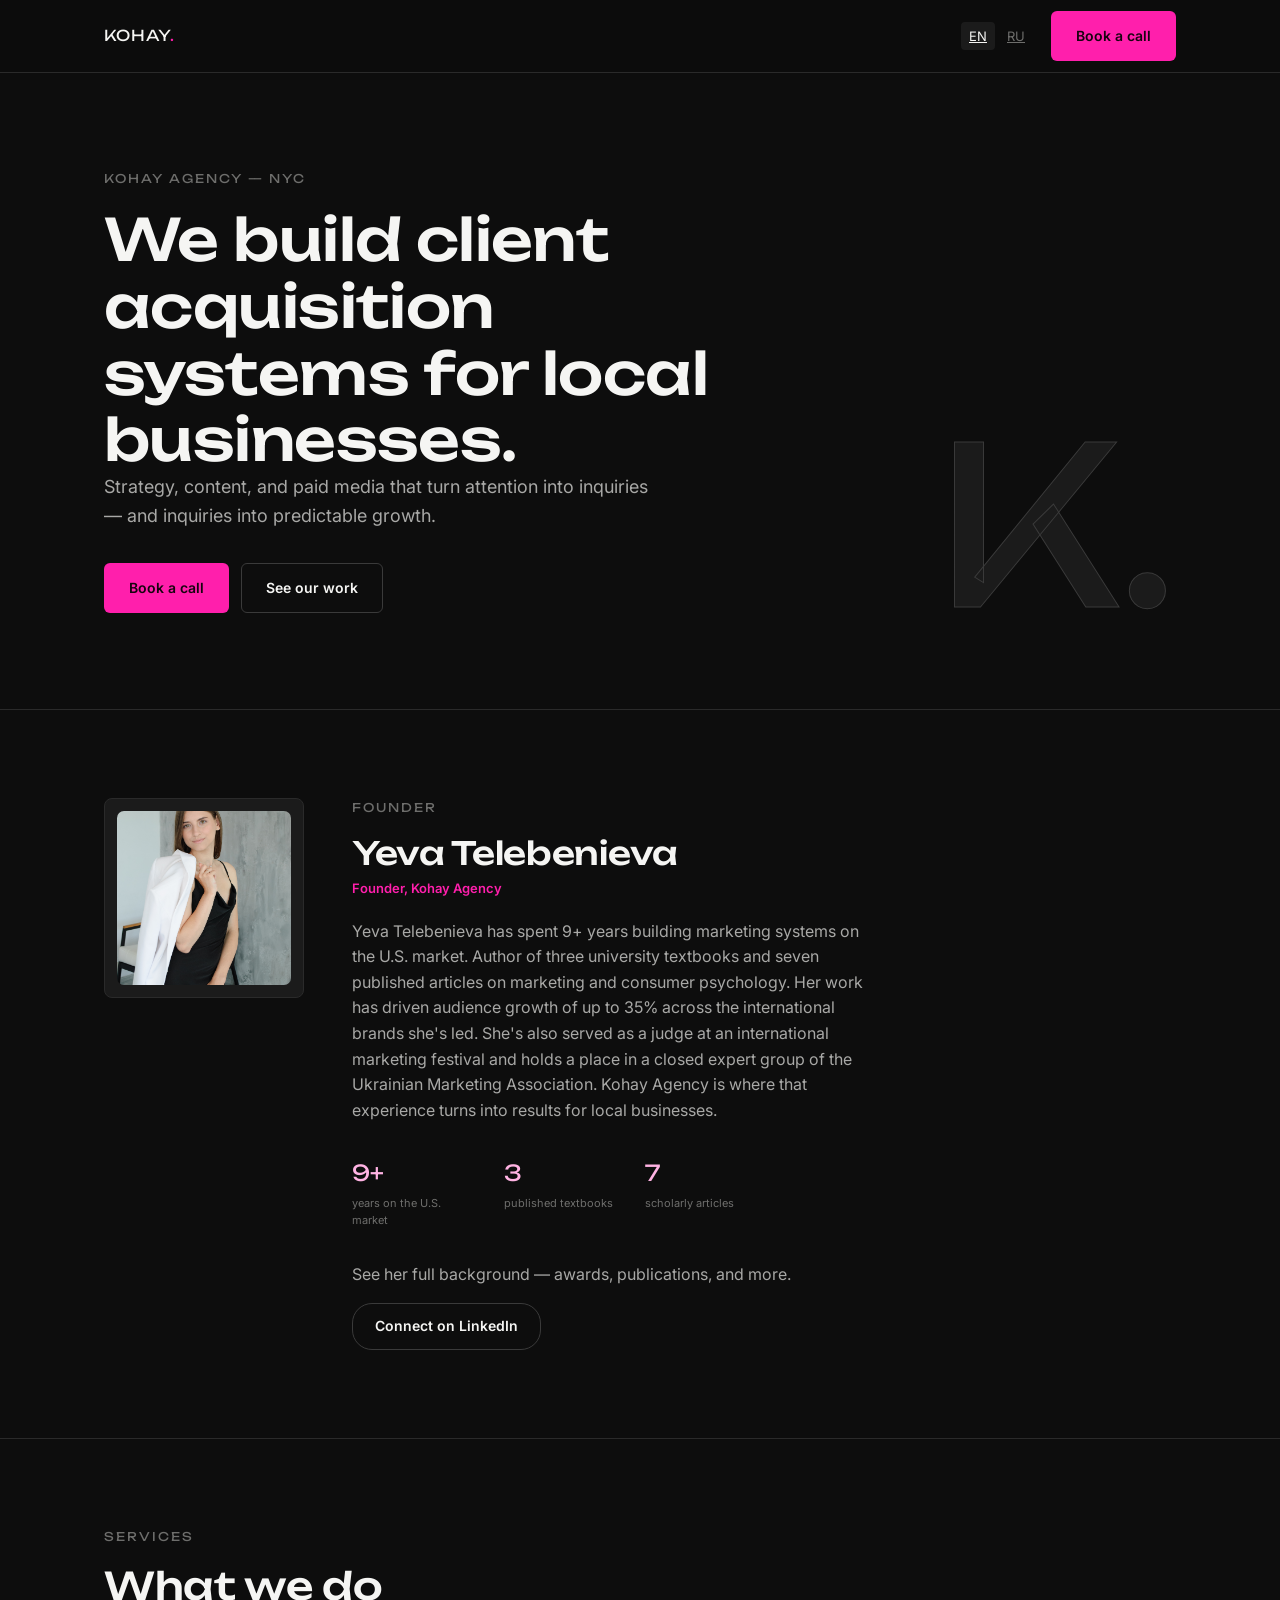
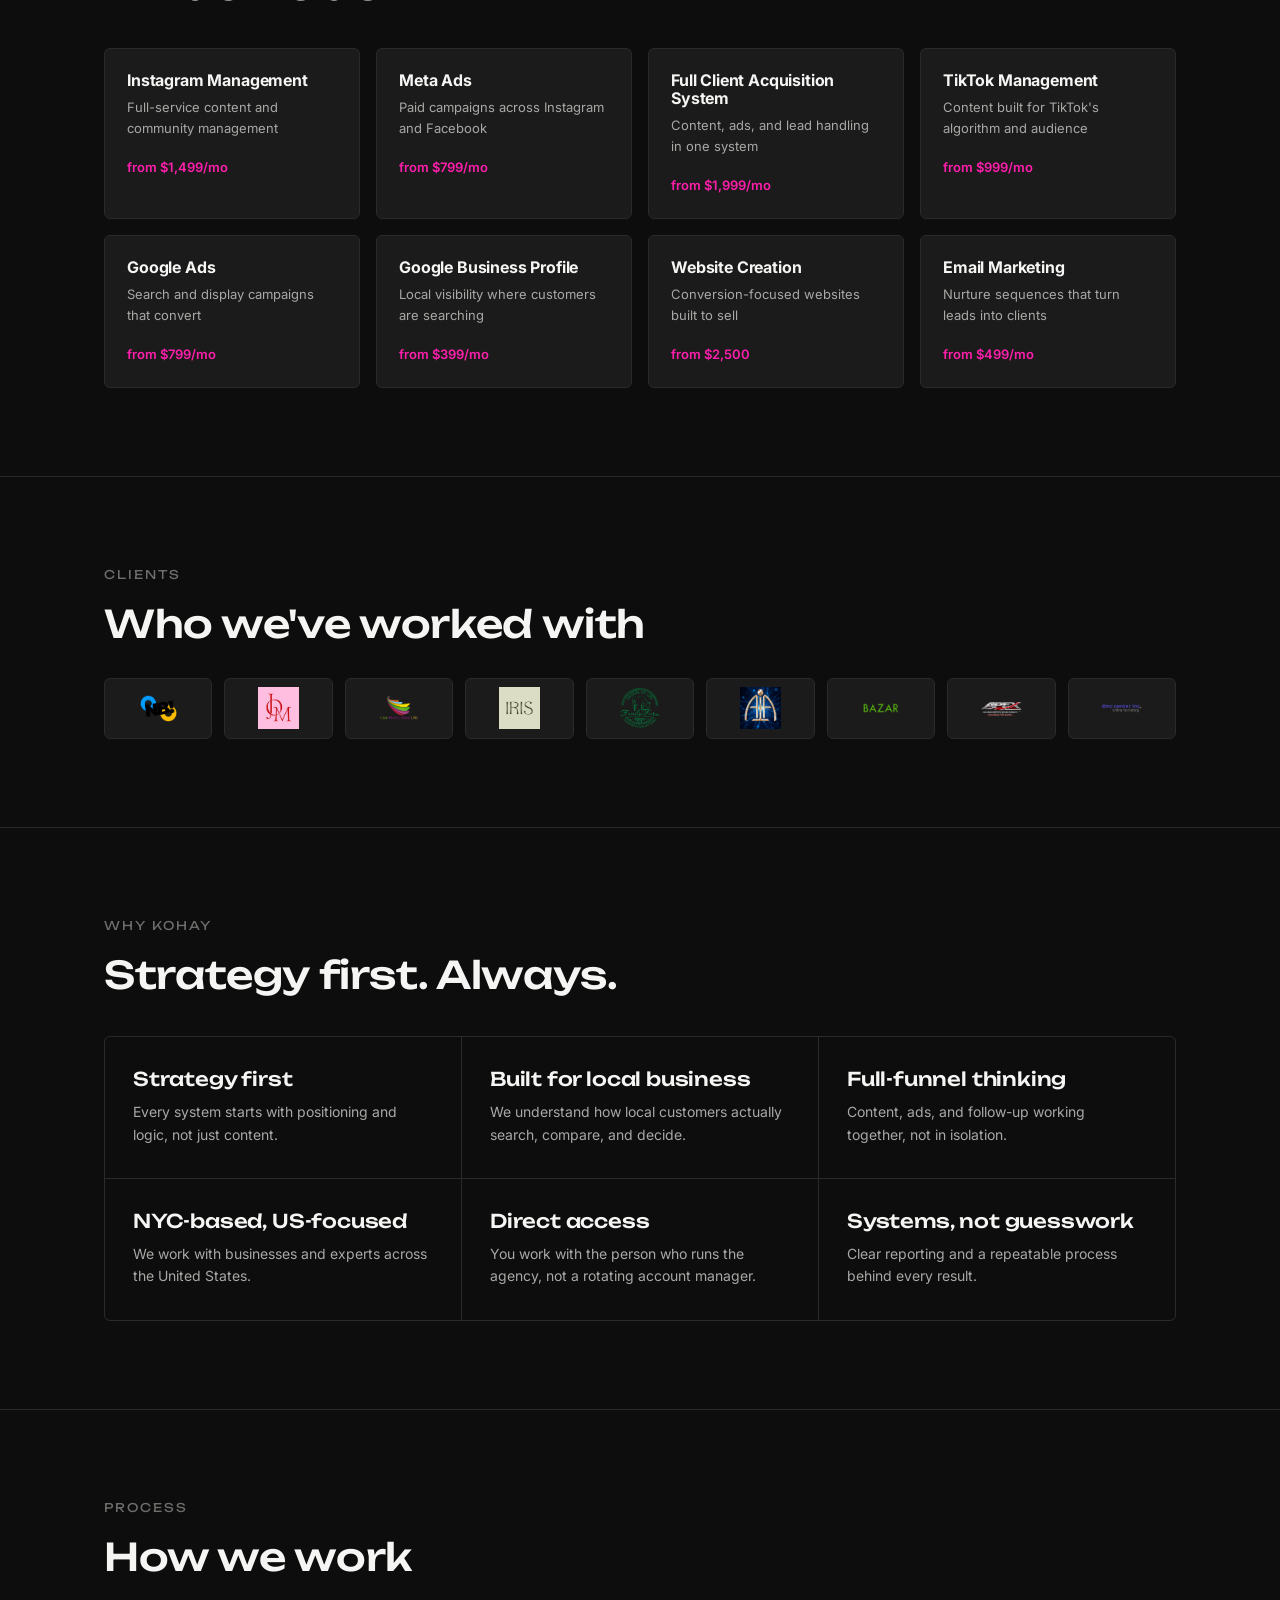
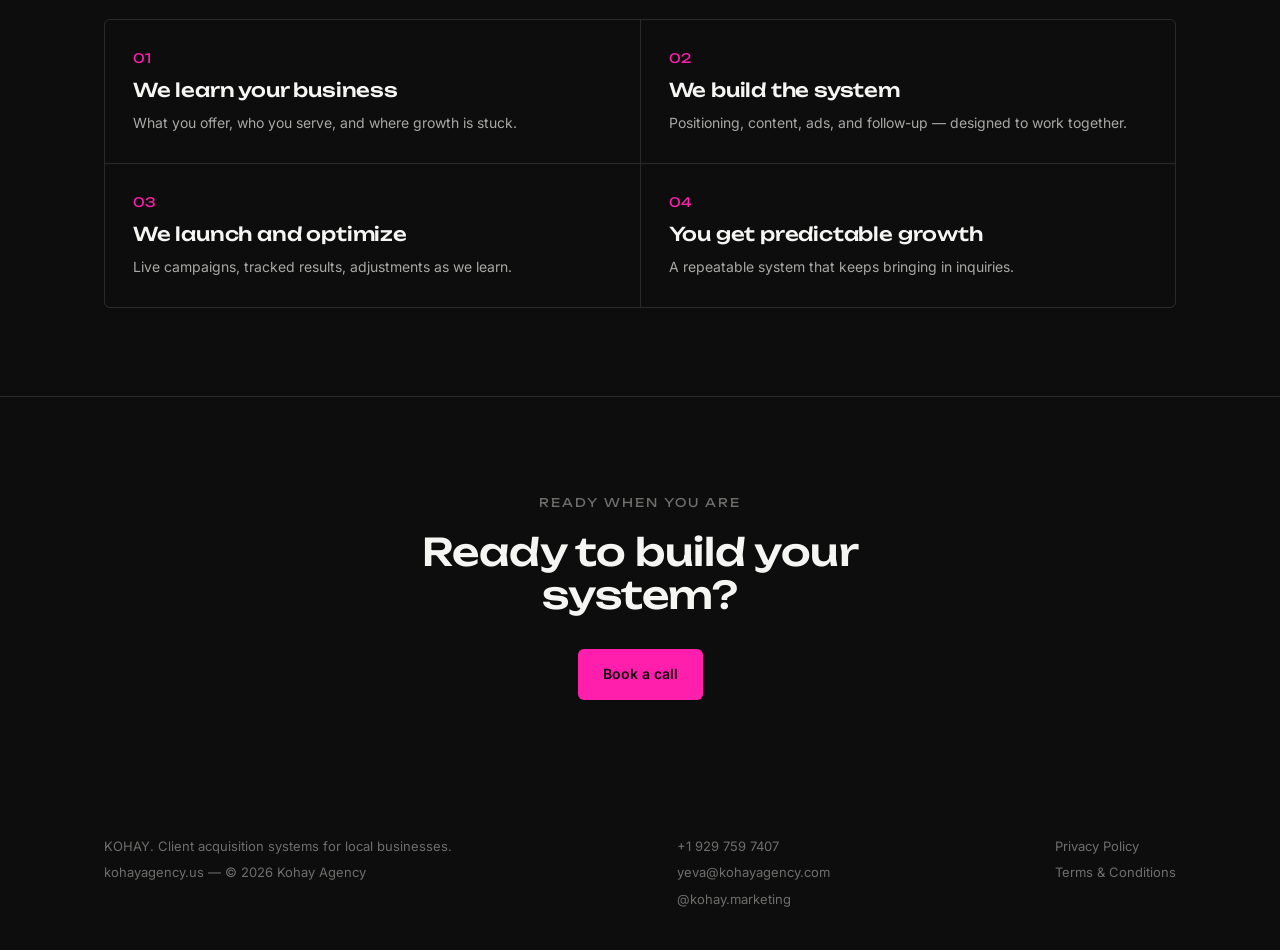
==== index.html @ 947f58ce "Wire up founder photo and client logos on the homepage (EN + RU) - Founder section: replace the gray" ====
<!DOCTYPE html>
<html lang="en">
<head>
<meta charset="UTF-8">
<meta name="viewport" content="width=device-width, initial-scale=1.0">
<title>Kohay Agency — Client Acquisition Systems for Local Businesses</title>
<meta name="description" content="Kohay Agency builds client acquisition systems for local businesses — strategy, content, and paid media that turn attention into inquiries, and inquiries into predictable growth.">
<link rel="preconnect" href="https://fonts.googleapis.com">
<link rel="preconnect" href="https://fonts.gstatic.com" crossorigin>
<link href="https://fonts.googleapis.com/css2?family=Unbounded:wght@500;600&family=Inter:wght@400;500;600&display=swap" rel="stylesheet">
<link rel="stylesheet" href="/reels/styles.css?v=2">
</head>
<body>

<header class="site-header">
  <div class="wrap">
    <a href="/" class="logo logo-link">KOHAY<span>.</span></a>
    <div class="header-actions">
      <div class="lang-switch">
        <a href="/" class="active">EN</a>
        <a href="/ru/">RU</a>
      </div>
      <a href="https://calendar.google.com/calendar/u/0/appointments/schedules/AcZssZ2_kLyZ_7YElX9A-YzKxZx4RZRjm3aX7bDRUkdUEPXenTwzl4cahBBLtP4mIFWXRZgPcGTV3XHw" class="btn btn-primary" target="_blank" rel="noopener">Book a call</a>
    </div>
  </div>
</header>

<section class="hero">
  <div class="wrap hero-grid">
    <div>
      <div class="eyebrow">Kohay Agency — NYC</div>
      <h1>We build client acquisition systems for local businesses.</h1>
      <p class="lede">Strategy, content, and paid media that turn attention into inquiries — and inquiries into predictable growth.</p>
      <div class="btn-row">
        <a href="https://calendar.google.com/calendar/u/0/appointments/schedules/AcZssZ2_kLyZ_7YElX9A-YzKxZx4RZRjm3aX7bDRUkdUEPXenTwzl4cahBBLtP4mIFWXRZgPcGTV3XHw" class="btn btn-primary" target="_blank" rel="noopener">Book a call</a>
        <a href="#clients" class="btn btn-ghost">See our work</a>
      </div>
    </div>
    <div class="hero-mark" aria-hidden="true">K.</div>
  </div>
</section>

<section id="founder">
  <div class="wrap founder-grid">
    <div class="founder-photo"><img src="/assets/founder-photo/1.JPEG" alt="Yeva Telebenieva"></div>
    <div>
      <div class="eyebrow">Founder</div>
      <h2 class="founder-name">Yeva Telebenieva</h2>
      <p class="founder-role">Founder, Kohay Agency</p>
      <p class="founder-bio">Yeva Telebenieva has spent 9+ years building marketing systems on the U.S. market. Author of three university textbooks and seven published articles on marketing and consumer psychology. Her work has driven audience growth of up to 35% across the international brands she's led. She's also served as a judge at an international marketing festival and holds a place in a closed expert group of the Ukrainian Marketing Association. Kohay Agency is where that experience turns into results for local businesses.</p>
      <div class="founder-stats">
        <div class="founder-stat">
          <div class="founder-stat-num">9+</div>
          <div class="founder-stat-label">years on the U.S. market</div>
        </div>
        <div class="founder-stat">
          <div class="founder-stat-num">3</div>
          <div class="founder-stat-label">published textbooks</div>
        </div>
        <div class="founder-stat">
          <div class="founder-stat-num">7</div>
          <div class="founder-stat-label">scholarly articles</div>
        </div>
      </div>
      <p class="founder-more">See her full background — awards, publications, and more.</p>
      <a href="https://www.linkedin.com/in/yeva-telebenieva/" class="founder-linkedin" target="_blank" rel="noopener">Connect on LinkedIn</a>
    </div>
  </div>
</section>

<section id="services">
  <div class="wrap">
    <div class="eyebrow">Services</div>
    <h2>What we do</h2>
    <div class="services-grid">
      <div class="service-card">
        <h3>Instagram Management</h3>
        <p>Full-service content and community management</p>
        <div class="service-price">from $1,499/mo</div>
      </div>
      <div class="service-card">
        <h3>Meta Ads</h3>
        <p>Paid campaigns across Instagram and Facebook</p>
        <div class="service-price">from $799/mo</div>
      </div>
      <div class="service-card">
        <h3>Full Client Acquisition System</h3>
        <p>Content, ads, and lead handling in one system</p>
        <div class="service-price">from $1,999/mo</div>
      </div>
      <div class="service-card">
        <h3>TikTok Management</h3>
        <p>Content built for TikTok's algorithm and audience</p>
        <div class="service-price">from $999/mo</div>
      </div>
      <div class="service-card">
        <h3>Google Ads</h3>
        <p>Search and display campaigns that convert</p>
        <div class="service-price">from $799/mo</div>
      </div>
      <div class="service-card">
        <h3>Google Business Profile</h3>
        <p>Local visibility where customers are searching</p>
        <div class="service-price">from $399/mo</div>
      </div>
      <div class="service-card">
        <h3>Website Creation</h3>
        <p>Conversion-focused websites built to sell</p>
        <div class="service-price">from $2,500</div>
      </div>
      <div class="service-card">
        <h3>Email Marketing</h3>
        <p>Nurture sequences that turn leads into clients</p>
        <div class="service-price">from $499/mo</div>
      </div>
    </div>
  </div>
</section>

<section id="clients">
  <div class="wrap">
    <div class="eyebrow">Clients</div>
    <h2>Who we've worked with</h2>
    <div class="clients-row">
      <div class="client-logo"><img src="/assets/client-logos/1.png" alt="Client logo"></div>
      <div class="client-logo"><img src="/assets/client-logos/2.png" alt="Client logo"></div>
      <div class="client-logo"><img src="/assets/client-logos/3.png" alt="Client logo"></div>
      <div class="client-logo"><img src="/assets/client-logos/4.png" alt="Client logo"></div>
      <div class="client-logo"><img src="/assets/client-logos/5.png" alt="Client logo"></div>
      <div class="client-logo"><img src="/assets/client-logos/6.png" alt="Client logo"></div>
      <div class="client-logo"><img src="/assets/client-logos/7.png" alt="Client logo"></div>
      <div class="client-logo"><img src="/assets/client-logos/8.png" alt="Client logo"></div>
      <div class="client-logo"><img src="/assets/client-logos/9.png" alt="Client logo"></div>
    </div>
  </div>
</section>

<section>
  <div class="wrap">
    <div class="eyebrow">Why Kohay</div>
    <h2>Strategy first. Always.</h2>
    <div class="why-grid">
      <div class="why-item">
        <h3>Strategy first</h3>
        <p>Every system starts with positioning and logic, not just content.</p>
      </div>
      <div class="why-item">
        <h3>Built for local business</h3>
        <p>We understand how local customers actually search, compare, and decide.</p>
      </div>
      <div class="why-item">
        <h3>Full-funnel thinking</h3>
        <p>Content, ads, and follow-up working together, not in isolation.</p>
      </div>
      <div class="why-item">
        <h3>NYC-based, US-focused</h3>
        <p>We work with businesses and experts across the United States.</p>
      </div>
      <div class="why-item">
        <h3>Direct access</h3>
        <p>You work with the person who runs the agency, not a rotating account manager.</p>
      </div>
      <div class="why-item">
        <h3>Systems, not guesswork</h3>
        <p>Clear reporting and a repeatable process behind every result.</p>
      </div>
    </div>
  </div>
</section>

<section>
  <div class="wrap">
    <div class="eyebrow">Process</div>
    <h2>How we work</h2>
    <div class="steps">
      <div class="step">
        <div class="step-num">01</div>
        <h3>We learn your business</h3>
        <p>What you offer, who you serve, and where growth is stuck.</p>
      </div>
      <div class="step">
        <div class="step-num">02</div>
        <h3>We build the system</h3>
        <p>Positioning, content, ads, and follow-up — designed to work together.</p>
      </div>
      <div class="step">
        <div class="step-num">03</div>
        <h3>We launch and optimize</h3>
        <p>Live campaigns, tracked results, adjustments as we learn.</p>
      </div>
      <div class="step">
        <div class="step-num">04</div>
        <h3>You get predictable growth</h3>
        <p>A repeatable system that keeps bringing in inquiries.</p>
      </div>
    </div>
  </div>
</section>

<section class="final-cta">
  <div class="wrap">
    <div class="eyebrow">Ready when you are</div>
    <h2>Ready to build your system?</h2>
    <div class="btn-row">
      <a href="https://calendar.google.com/calendar/u/0/appointments/schedules/AcZssZ2_kLyZ_7YElX9A-YzKxZx4RZRjm3aX7bDRUkdUEPXenTwzl4cahBBLtP4mIFWXRZgPcGTV3XHw" class="btn btn-primary" target="_blank" rel="noopener">Book a call</a>
    </div>
  </div>
</section>

<footer>
  <div class="wrap footer-grid">
    <div class="footer-brand">
      <span>KOHAY. Client acquisition systems for local businesses.</span>
      <span class="footer-copy">kohayagency.us — © 2026 Kohay Agency</span>
    </div>
    <div class="footer-contact">
      <a href="tel:+19297597407">+1 929 759 7407</a>
      <a href="mailto:yeva@kohayagency.com">yeva@kohayagency.com</a>
      <a href="https://www.instagram.com/kohay.marketing/" target="_blank" rel="noopener">@kohay.marketing</a>
    </div>
    <div class="footer-legal">
      <a href="/privacy.html">Privacy Policy</a>
      <a href="/terms.html">Terms &amp; Conditions</a>
    </div>
  </div>
</footer>

</body>
</html>
---- reels/styles.css ----
/* ============================================
   KOHAY — Reels Production Landing
   Boardroom Noir: dark, structural, no gradients
   ============================================ */

:root {
  --bg: #0D0D0D;
  --card: #1B1B1B;
  --card-hover: #212121;
  --border: #2A2A2A;
  --border-strong: #3A3A3A;
  --text: #F5F5F3;
  --text-secondary: #A8A8A6;
  --text-muted: #6E6E6C;
  --accent: #FF1FAC;
  --accent-hover: #FF3FBB;
  --accent-text: #FFB3E3;
  --radius: 6px;
  --max-width: 1120px;
  --font-display: 'Unbounded', sans-serif;
  --font-body: 'Inter', sans-serif;
}

* { box-sizing: border-box; margin: 0; padding: 0; }

html { scroll-behavior: smooth; }

body {
  background: var(--bg);
  color: var(--text);
  font-family: var(--font-body);
  font-size: 16px;
  line-height: 1.6;
  -webkit-font-smoothing: antialiased;
}

img, video { max-width: 100%; display: block; }

a { color: inherit; }

.wrap {
  max-width: var(--max-width);
  margin: 0 auto;
  padding: 0 24px;
}

section {
  padding: 88px 0;
  border-bottom: 1px solid var(--border);
}

section:last-of-type { border-bottom: none; }

.eyebrow {
  font-family: var(--font-display);
  font-size: 12px;
  letter-spacing: 2px;
  text-transform: uppercase;
  color: var(--text-muted);
  margin-bottom: 18px;
}

h1, h2, h3 {
  font-family: var(--font-display);
  font-weight: 500;
  line-height: 1.15;
  letter-spacing: -0.01em;
}

h1 { font-size: clamp(34px, 5.5vw, 58px); }
h2 { font-size: clamp(26px, 3.4vw, 38px); margin-bottom: 16px; }
h3 { font-size: 19px; margin-bottom: 10px; }

p { color: var(--text-secondary); }

.lede {
  font-size: 18px;
  max-width: 560px;
  color: var(--text-secondary);
}

/* Buttons */
.btn {
  display: inline-flex;
  align-items: center;
  gap: 8px;
  font-family: var(--font-body);
  font-weight: 600;
  font-size: 14px;
  padding: 13px 24px;
  border-radius: var(--radius);
  border: 1px solid transparent;
  cursor: pointer;
  text-decoration: none;
  transition: background 0.15s ease, border-color 0.15s ease, color 0.15s ease;
}

.btn-primary {
  background: var(--accent);
  color: #16040F;
}
.btn-primary:hover { background: var(--accent-hover); }

.btn-ghost {
  background: transparent;
  color: var(--text);
  border-color: var(--border-strong);
}
.btn-ghost:hover { border-color: var(--accent); color: var(--accent-text); }

.btn-row {
  display: flex;
  gap: 12px;
  flex-wrap: wrap;
  margin-top: 32px;
}

/* Header */
header.site-header {
  position: sticky;
  top: 0;
  z-index: 50;
  background: rgba(13,13,13,0.9);
  backdrop-filter: blur(8px);
  border-bottom: 1px solid var(--border);
}

.site-header .wrap {
  display: flex;
  align-items: center;
  justify-content: space-between;
  height: 72px;
}

.logo {
  font-family: var(--font-display);
  font-size: 15px;
  letter-spacing: 1px;
  text-transform: uppercase;
}

.logo span { color: var(--accent); }

.header-actions {
  display: flex;
  align-items: center;
  gap: 18px;
}

.lang-switch {
  display: flex;
  gap: 4px;
  font-size: 13px;
  color: var(--text-muted);
}
.lang-switch a { padding: 4px 8px; border-radius: 4px; }
.lang-switch a.active { color: var(--text); background: var(--card); }
.lang-switch a:hover:not(.active) { color: var(--text); }

/* Hero */
.hero {
  padding-top: 96px;
  padding-bottom: 96px;
  border-bottom: 1px solid var(--border);
}

.hero-grid {
  display: grid;
  grid-template-columns: 1.3fr 0.7fr;
  gap: 48px;
  align-items: end;
}

.hero-mark {
  font-family: var(--font-display);
  font-size: 220px;
  line-height: 0.8;
  color: var(--card);
  -webkit-text-stroke: 1px var(--border-strong);
  text-align: right;
  user-select: none;
}

/* Feature list (What's included) */
.tag-list {
  display: flex;
  flex-wrap: wrap;
  gap: 10px;
}

.tag-list span {
  font-size: 13px;
  padding: 8px 14px;
  border: 1px solid var(--border);
  border-radius: var(--radius);
  color: var(--text-secondary);
}

/* Process steps */
.steps {
  display: grid;
  grid-template-columns: repeat(2, 1fr);
  gap: 1px;
  background: var(--border);
  border: 1px solid var(--border);
  border-radius: var(--radius);
  overflow: hidden;
  margin-top: 40px;
}

.step {
  background: var(--bg);
  padding: 28px;
}

.step-num {
  font-family: var(--font-display);
  font-size: 13px;
  color: var(--accent);
  margin-bottom: 12px;
}

.step p { font-size: 14px; margin: 0; }

/* One shoot banner */
.banner {
  background: var(--card);
  border: 1px solid var(--border);
  border-radius: var(--radius);
  padding: 56px;
  display: flex;
  align-items: center;
  justify-content: space-between;
  gap: 40px;
  flex-wrap: wrap;
}

.banner h2 { margin-bottom: 12px; }
.banner p { max-width: 480px; margin-bottom: 0; }

/* Founder */
.founder-grid {
  display: grid;
  grid-template-columns: 200px 1fr;
  gap: 48px;
  align-items: start;
}

.founder-photo {
  width: 200px;
  height: 200px;
  flex: none;
  background: #1B1B1B;
  border: 1px solid #2A2A2A;
  border-radius: 8px;
  display: flex;
  align-items: center;
  justify-content: center;
  color: var(--text-muted);
  font-size: 13px;
  text-align: center;
  padding: 12px;
  overflow: hidden;
}

/* Once a real photo is dropped in as <img> inside .founder-photo, it fills
   the 200x200 box and crops to fit — no extra markup changes needed. */
.founder-photo img {
  width: 100%;
  height: 100%;
  object-fit: cover;
  border-radius: 7px;
}

.founder-name {
  font-family: var(--font-display);
  font-size: 32px;
  margin-bottom: 6px;
}

.founder-role {
  font-size: 13px;
  font-weight: 600;
  color: var(--accent);
  margin-bottom: 20px;
}

.founder-bio {
  max-width: 520px;
  margin-bottom: 32px;
}

.founder-stats {
  display: flex;
  flex-direction: row;
  flex-wrap: nowrap;
  gap: 32px;
  margin-bottom: 32px;
}

.founder-stat {
  display: flex;
  flex-direction: column;
  gap: 4px;
}

.founder-stat-num {
  font-family: var(--font-display);
  font-size: 22px;
  color: var(--accent-text);
}

.founder-stat-label {
  font-size: 11px;
  color: var(--text-muted);
  max-width: 120px;
}

.founder-more {
  color: var(--text-secondary);
  margin-bottom: 16px;
}

.founder-linkedin {
  display: inline-flex;
  align-items: center;
  gap: 8px;
  padding: 11px 22px;
  border-radius: 20px;
  border: 1px solid var(--border-strong);
  background: transparent;
  color: var(--text);
  font-family: var(--font-body);
  font-weight: 600;
  font-size: 14px;
  text-decoration: none;
  transition: border-color 0.15s ease, color 0.15s ease;
}

.founder-linkedin:hover { border-color: var(--accent); color: var(--accent-text); }

@media (max-width: 860px) {
  .founder-grid { grid-template-columns: 1fr; }
  .founder-stats { flex-wrap: wrap; }
}

/* Services grid */
.services-grid {
  display: grid;
  grid-template-columns: repeat(4, 1fr);
  gap: 16px;
  margin-top: 40px;
}

.service-card {
  background: #1B1B1B;
  border: 1px solid var(--border);
  border-radius: 6px;
  padding: 22px;
}

.service-card h3 {
  font-family: var(--font-body);
  font-weight: 700;
  font-size: 16px;
  color: var(--text);
  margin-bottom: 8px;
}

.service-card p {
  font-size: 13px;
  color: var(--text-secondary);
  margin-bottom: 18px;
}

.service-price {
  font-family: var(--font-body);
  font-weight: 600;
  font-size: 13px;
  color: var(--accent);
}

@media (max-width: 860px) {
  .services-grid { grid-template-columns: repeat(2, 1fr); }
}
@media (max-width: 520px) {
  .services-grid { grid-template-columns: 1fr; }
}

/* Clients row */
.clients-row {
  display: grid;
  grid-template-columns: repeat(9, 1fr);
  gap: 12px;
  margin-top: 32px;
}

.client-logo {
  aspect-ratio: 16 / 9;
  background: #1B1B1B;
  border: 1px solid var(--border);
  border-radius: 6px;
  display: flex;
  align-items: center;
  justify-content: center;
  color: var(--text-muted);
  font-size: 12px;
}

/* Once a real logo is dropped in as <img> inside .client-logo, it's
   centered and scaled to fit the box without cropping or distortion. */
.client-logo img {
  max-width: 80%;
  max-height: 70%;
  object-fit: contain;
}

@media (max-width: 860px) {
  .clients-row { grid-template-columns: repeat(4, 1fr); }
}
@media (max-width: 520px) {
  .clients-row { grid-template-columns: repeat(3, 1fr); }
}

/* Why Kohay grid */
.why-grid {
  display: grid;
  grid-template-columns: repeat(3, 1fr);
  gap: 1px;
  background: var(--border);
  border: 1px solid var(--border);
  border-radius: var(--radius);
  overflow: hidden;
  margin-top: 40px;
}

.why-item {
  background: var(--bg);
  padding: 32px 28px;
}

.why-item p { font-size: 14px; margin: 0; }

/* Stats strip */
.stats {
  display: flex;
  gap: 48px;
  flex-wrap: wrap;
  margin-top: 24px;
}

.stat-label {
  font-size: 13px;
  color: var(--text-muted);
  text-transform: uppercase;
  letter-spacing: 1px;
}

/* Our work */
.tabs {
  display: flex;
  gap: 8px;
  flex-wrap: wrap;
  margin-bottom: 32px;
}

.tab-btn {
  font-family: var(--font-body);
  font-size: 13px;
  font-weight: 600;
  padding: 9px 16px;
  border-radius: var(--radius);
  border: 1px solid var(--border);
  background: transparent;
  color: var(--text-secondary);
  cursor: pointer;
}

.tab-btn.active {
  border-color: var(--accent);
  color: var(--accent-text);
  background: rgba(255,31,172,0.08);
}

.video-grid {
  display: grid;
  grid-template-columns: repeat(3, 1fr);
  gap: 16px;
}

.video-card {
  background: var(--card);
  border: 1px solid var(--border);
  border-radius: var(--radius);
  overflow: hidden;
}

.video-frame {
  position: relative;
  width: 100%;
  aspect-ratio: 9 / 16;
  background: #000;
}

.video-frame iframe {
  position: absolute;
  inset: 0;
  width: 100%;
  height: 100%;
  border: 0;
}

.video-placeholder {
  position: absolute;
  inset: 0;
  display: flex;
  align-items: center;
  justify-content: center;
  color: var(--text-muted);
  font-size: 13px;
  text-align: center;
  padding: 16px;
}

.category-panel { display: none; }
.category-panel.active { display: block; }

/* Reels strip (horizontal scroll carousel) */
.reel-strip-wrap {
  position: relative;
  margin-top: 32px;
}

.reel-strip-scroll {
  overflow-x: auto;
  overflow-y: hidden;
  scroll-snap-type: x proximity;
  -webkit-overflow-scrolling: touch;
  scrollbar-width: thin;
  scrollbar-color: var(--border-strong) transparent;
}

.reel-strip-scroll::-webkit-scrollbar { height: 6px; }
.reel-strip-scroll::-webkit-scrollbar-track { background: transparent; }
.reel-strip-scroll::-webkit-scrollbar-thumb { background: var(--border-strong); border-radius: 3px; }

.reel-strip-track {
  display: flex;
  flex-direction: row;
  flex-wrap: nowrap;
  gap: 16px;
  width: max-content;
  padding-bottom: 10px;
}

.reel-strip-track .video-card {
  flex: 0 0 180px;
  width: 180px;
  min-width: 180px;
  max-width: 180px;
  scroll-snap-align: start;
}

.reel-arrow {
  position: absolute;
  top: 50%;
  transform: translateY(-50%);
  z-index: 5;
  width: 40px;
  height: 40px;
  border-radius: 50%;
  border: 1px solid var(--border-strong);
  background: var(--bg);
  color: var(--text);
  font-size: 18px;
  line-height: 1;
  display: flex;
  align-items: center;
  justify-content: center;
  cursor: pointer;
  transition: border-color 0.15s ease, color 0.15s ease;
}

.reel-arrow:hover { border-color: var(--accent); color: var(--accent-text); }
.reel-arrow-prev { left: -8px; }
.reel-arrow-next { right: -8px; }

@media (max-width: 860px) {
  .reel-strip-track .video-card { flex-basis: 150px; width: 150px; min-width: 150px; max-width: 150px; }
  .reel-arrow { display: none; }
}

/* Packages */
.package-toggle {
  display: flex;
  gap: 12px;
  margin-bottom: 40px;
  flex-wrap: wrap;
}

.toggle-btn {
  flex: 1;
  min-width: 240px;
  text-align: left;
  padding: 20px 22px;
  border-radius: var(--radius);
  border: 1px solid var(--border);
  background: var(--card);
  color: var(--text-secondary);
  cursor: pointer;
  font-family: var(--font-body);
}

.toggle-btn strong {
  display: block;
  font-family: var(--font-display);
  font-size: 15px;
  color: var(--text);
  margin-bottom: 4px;
}

.toggle-btn.active {
  border-color: var(--accent);
  background: rgba(255,31,172,0.06);
}

.package-panel { display: none; }
.package-panel.active { display: block; }

.panel-note {
  color: var(--text-secondary);
  max-width: 640px;
  margin-bottom: 32px;
}

.plans {
  display: grid;
  grid-template-columns: repeat(3, 1fr);
  gap: 16px;
}

.plan {
  background: var(--card);
  border: 1px solid var(--border);
  border-radius: var(--radius);
  padding: 28px 24px;
  display: flex;
  flex-direction: column;
  position: relative;
}

.plan.popular { border-color: var(--accent); }

.popular-badge {
  position: absolute;
  top: -11px;
  left: 24px;
  background: var(--accent);
  color: #16040F;
  font-size: 11px;
  font-weight: 700;
  text-transform: uppercase;
  letter-spacing: 0.5px;
  padding: 4px 10px;
  border-radius: 4px;
}

.plan-name {
  font-family: var(--font-display);
  font-size: 14px;
  color: var(--text-secondary);
  margin-bottom: 6px;
}

.plan-count {
  font-size: 15px;
  color: var(--text);
  margin-bottom: 18px;
}

.launch-badge {
  display: inline-block;
  background: var(--accent);
  color: #fff;
  font-family: var(--font-body);
  font-size: 10px;
  font-weight: 700;
  text-transform: uppercase;
  letter-spacing: 0.6px;
  padding: 4px 9px;
  border-radius: 4px;
  margin-bottom: 10px;
}

.plan-price-old {
  font-family: var(--font-body);
  font-size: 15px;
  font-weight: 500;
  color: var(--text-muted);
  text-decoration: line-through;
  margin-bottom: 2px;
}

.plan-price {
  font-family: var(--font-display);
  font-size: 34px;
  margin-bottom: 22px;
}

.plan-features {
  list-style: none;
  margin-bottom: 26px;
  flex-grow: 1;
}

.plan-features li {
  font-size: 13px;
  color: var(--text-secondary);
  padding: 7px 0;
  border-top: 1px solid var(--border);
}
.plan-features li:first-child { border-top: none; }

.plan .btn { width: 100%; justify-content: center; }

/* FAQ */
.faq-item {
  border-top: 1px solid var(--border);
  padding: 22px 0;
}
.faq-item:last-child { border-bottom: 1px solid var(--border); }

.faq-q {
  display: flex;
  align-items: center;
  justify-content: space-between;
  cursor: pointer;
  font-family: var(--font-display);
  font-size: 15px;
  font-weight: 500;
}

.faq-q .plus {
  font-size: 20px;
  color: var(--accent);
  transition: transform 0.15s ease;
}

.faq-item.open .plus { transform: rotate(45deg); }

.faq-a {
  display: none;
  padding-top: 12px;
  max-width: 640px;
}

.faq-item.open .faq-a { display: block; }

/* Final CTA */
.final-cta { text-align: center; padding: 96px 0; }
.final-cta h2 { max-width: 640px; margin: 0 auto 8px; }
.final-cta .btn-row { justify-content: center; }

/* Footer */
footer {
  padding: 40px 0;
  color: var(--text-muted);
  font-size: 13px;
}

.footer-grid {
  display: flex;
  justify-content: space-between;
  gap: 32px;
  flex-wrap: wrap;
}

.footer-brand {
  display: flex;
  flex-direction: column;
  gap: 6px;
  max-width: 360px;
}

.footer-copy { color: var(--text-muted); }

.footer-contact,
.footer-legal {
  display: flex;
  flex-direction: column;
  gap: 6px;
}

footer a { text-decoration: none; }
footer a:hover { color: var(--text); }

.logo-link { text-decoration: none; }

/* Legal pages (Privacy Policy / Terms & Conditions) */
.legal-header {
  padding: 64px 0 8px;
}

.legal {
  max-width: 760px;
  padding-bottom: 96px;
}

.legal .updated {
  color: var(--text-muted);
  font-size: 13px;
  margin-bottom: 40px;
}

.legal h2 {
  font-size: 21px;
  margin-top: 44px;
  margin-bottom: 12px;
}

.legal h2:first-of-type { margin-top: 0; }

.legal p {
  font-size: 15px;
  margin-bottom: 14px;
}

.legal ul {
  margin: 0 0 14px 20px;
}

.legal li {
  font-size: 15px;
  color: var(--text-secondary);
  padding: 4px 0;
}

.legal a { color: var(--accent-text); }

@media (max-width: 860px) {
  .footer-grid { flex-direction: column; gap: 20px; }
}

/* Responsive */
@media (max-width: 860px) {
  .hero-grid { grid-template-columns: 1fr; }
  .hero-mark { display: none; }
  .steps { grid-template-columns: 1fr; }
  .why-grid { grid-template-columns: 1fr; }
  .video-grid { grid-template-columns: repeat(2, 1fr); }
  .plans { grid-template-columns: 1fr; }
  .banner { padding: 32px; flex-direction: column; align-items: flex-start; }
  section { padding: 56px 0; }
}

@media (max-width: 520px) {
  .video-grid { grid-template-columns: 1fr; }
}

@media (prefers-reduced-motion: reduce) {
  html { scroll-behavior: auto; }
  * { transition: none !important; }
}

:focus-visible {
  outline: 2px solid var(--accent);
  outline-offset: 2px;
}
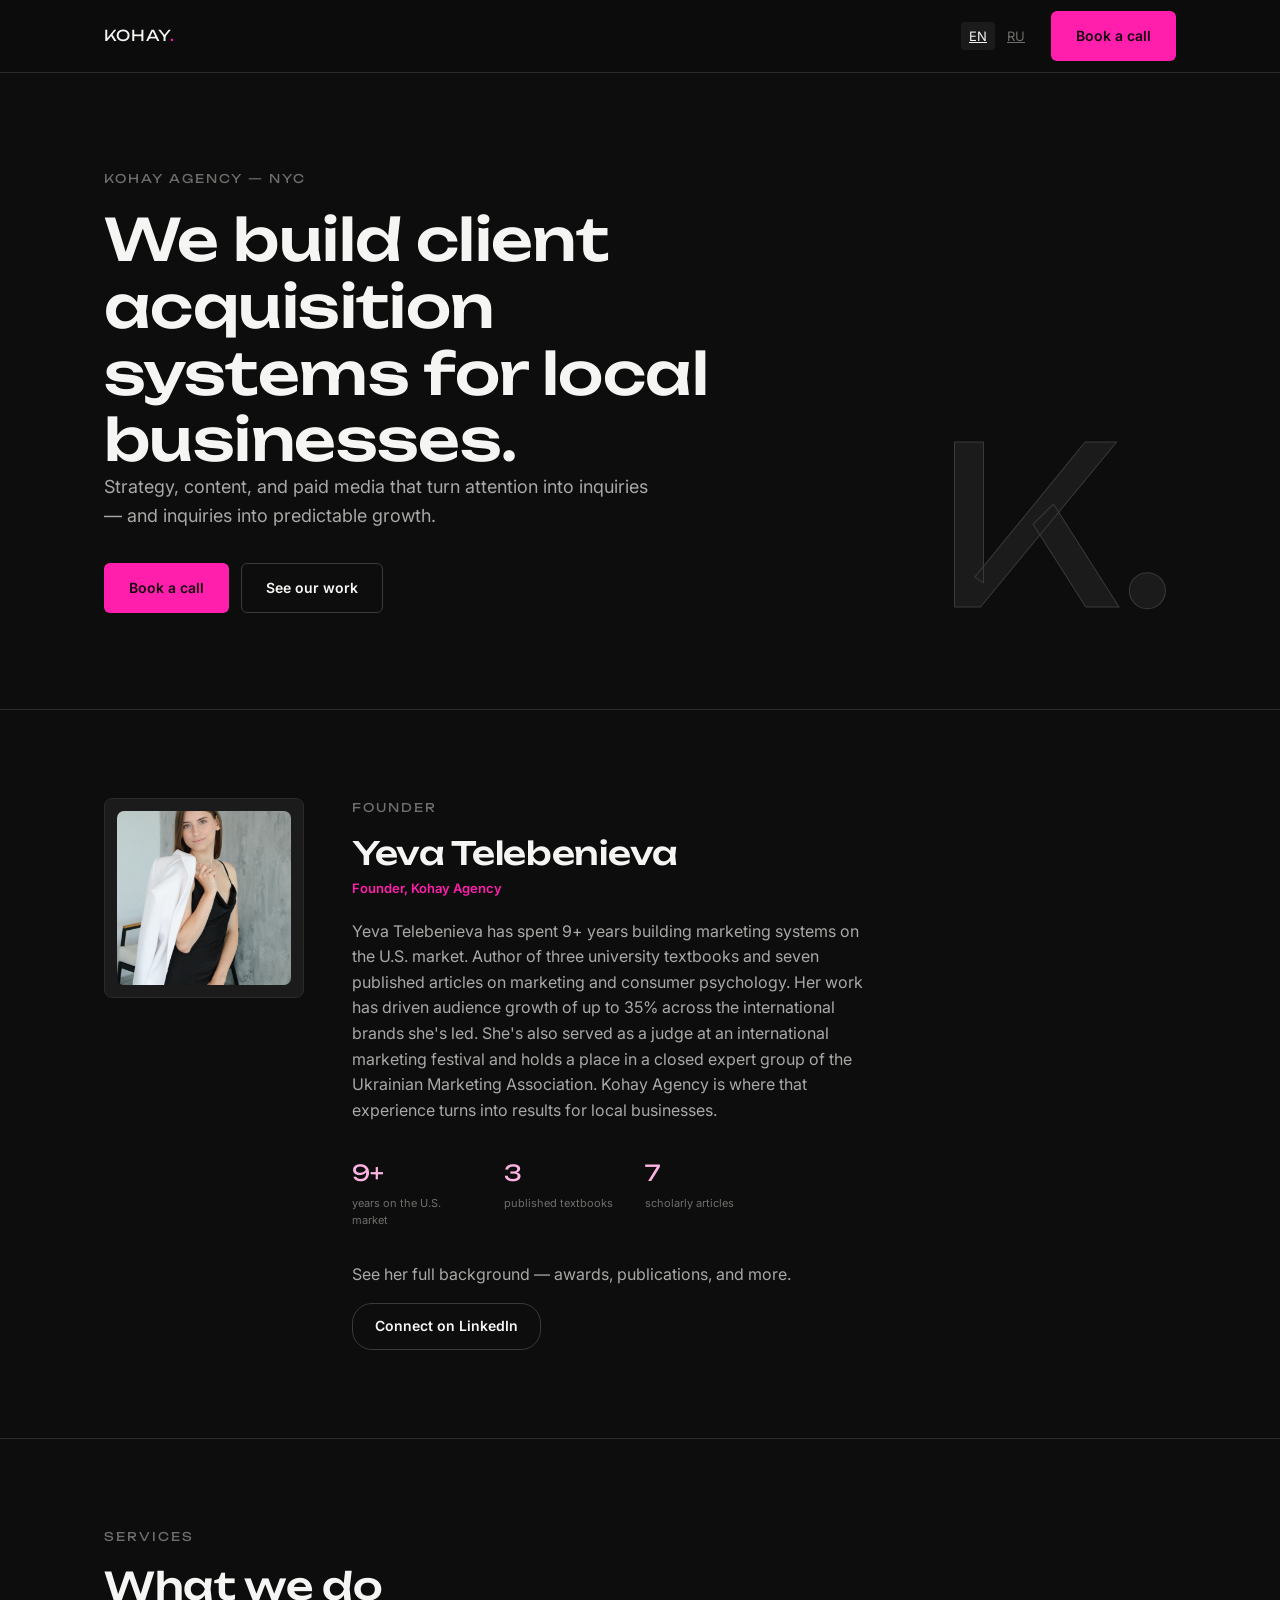
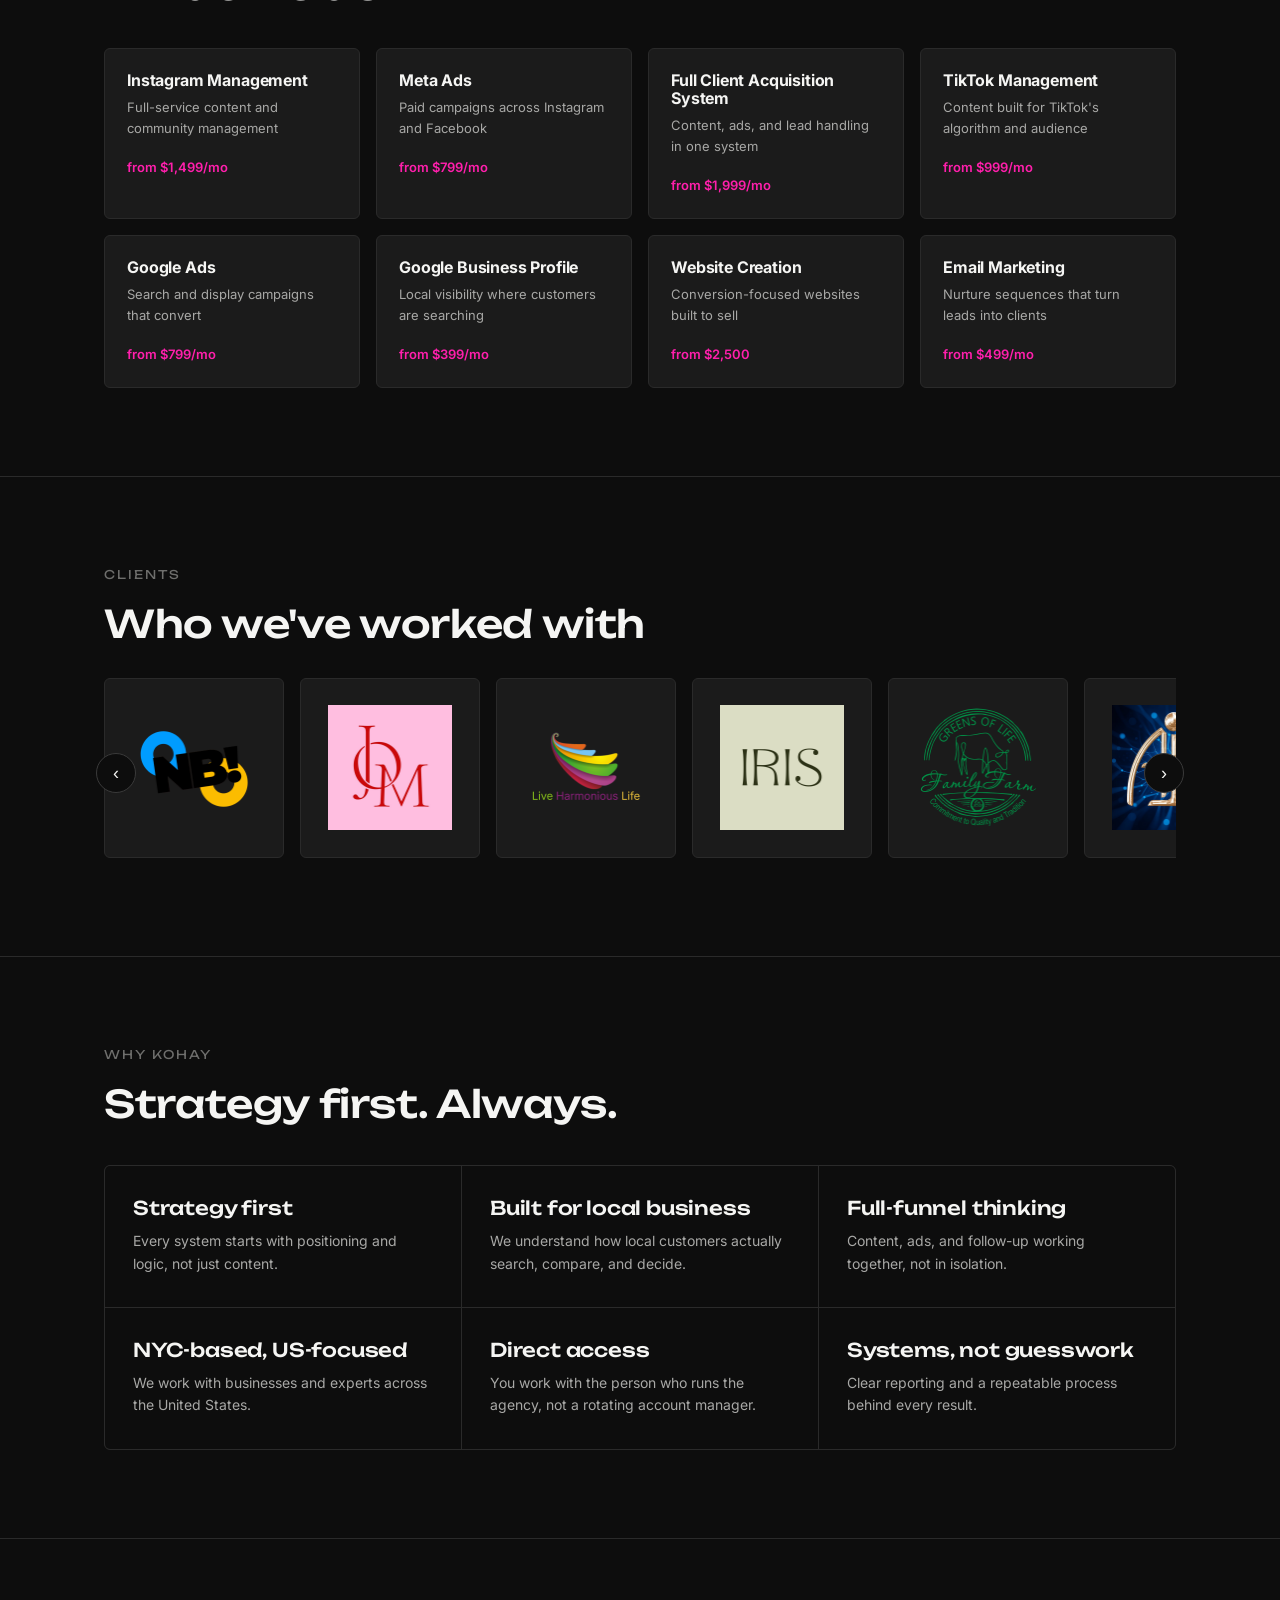
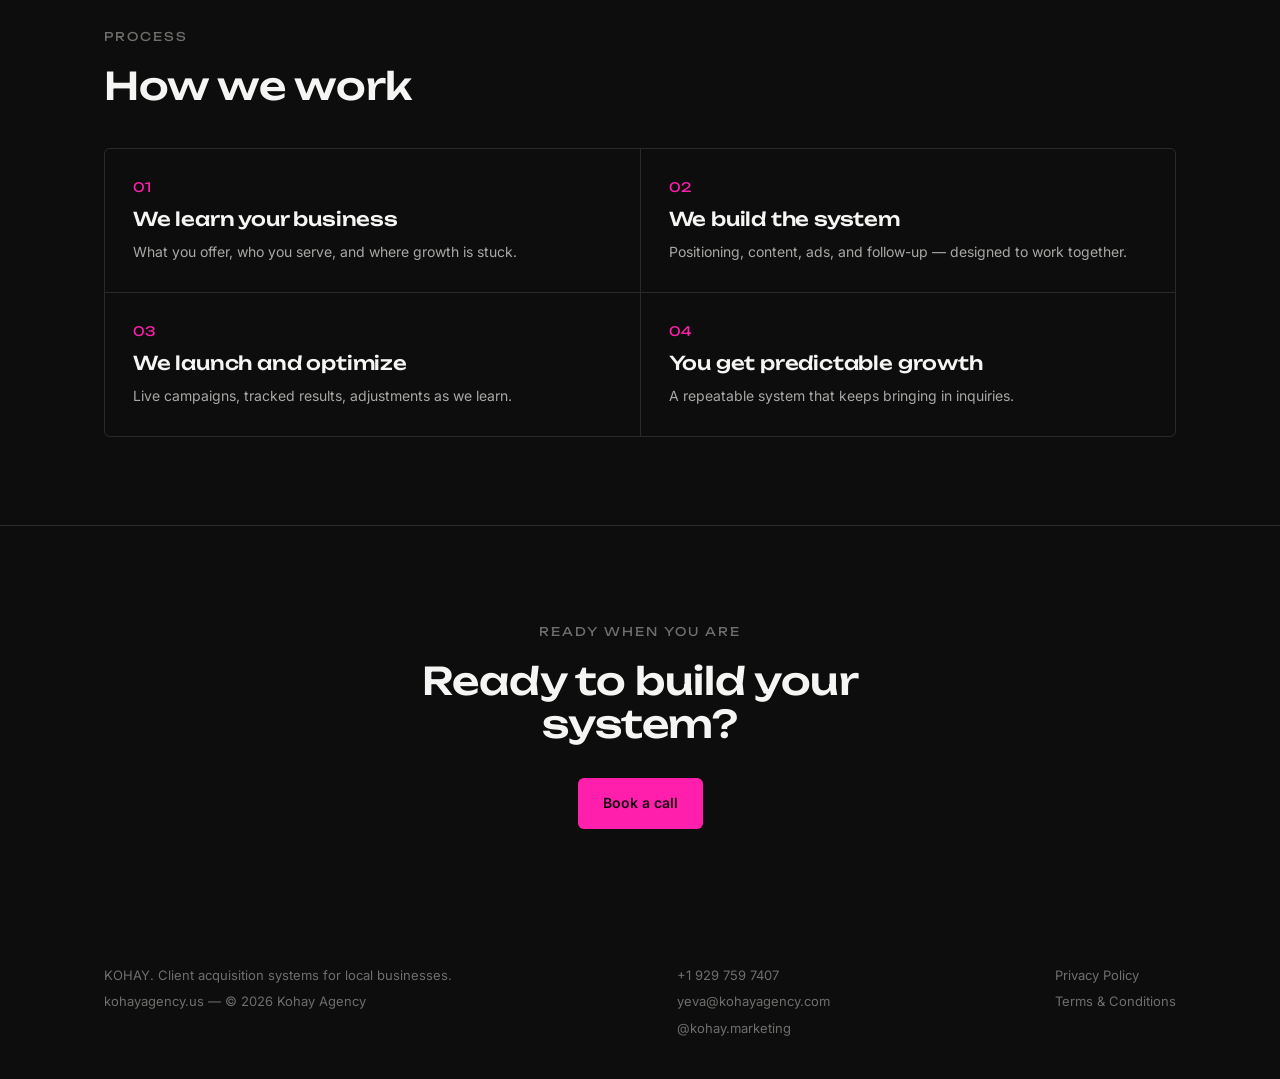
==== commit 731ebf9c: "Turn Clients logos into the same horizontal scroll-strip as reels - Replace the .clients-row CSS gri" ====
--- a/index.html
+++ b/index.html
@@ -8,7 +8,7 @@
 <link rel="preconnect" href="https://fonts.googleapis.com">
 <link rel="preconnect" href="https://fonts.gstatic.com" crossorigin>
 <link href="https://fonts.googleapis.com/css2?family=Unbounded:wght@500;600&family=Inter:wght@400;500;600&display=swap" rel="stylesheet">
-<link rel="stylesheet" href="/reels/styles.css?v=2">
+<link rel="stylesheet" href="/reels/styles.css?v=3">
 </head>
 <body>
 
@@ -121,16 +121,22 @@
   <div class="wrap">
     <div class="eyebrow">Clients</div>
     <h2>Who we've worked with</h2>
-    <div class="clients-row">
-      <div class="client-logo"><img src="/assets/client-logos/1.png" alt="Client logo"></div>
-      <div class="client-logo"><img src="/assets/client-logos/2.png" alt="Client logo"></div>
-      <div class="client-logo"><img src="/assets/client-logos/3.png" alt="Client logo"></div>
-      <div class="client-logo"><img src="/assets/client-logos/4.png" alt="Client logo"></div>
-      <div class="client-logo"><img src="/assets/client-logos/5.png" alt="Client logo"></div>
-      <div class="client-logo"><img src="/assets/client-logos/6.png" alt="Client logo"></div>
-      <div class="client-logo"><img src="/assets/client-logos/7.png" alt="Client logo"></div>
-      <div class="client-logo"><img src="/assets/client-logos/8.png" alt="Client logo"></div>
-      <div class="client-logo"><img src="/assets/client-logos/9.png" alt="Client logo"></div>
+    <div class="reel-strip-wrap">
+      <button class="reel-arrow reel-arrow-prev" aria-label="Scroll left" type="button">‹</button>
+      <div class="reel-strip-scroll">
+        <div class="reel-strip-track">
+          <div class="client-logo"><img src="/assets/client-logos/1.png" alt="Client logo"></div>
+          <div class="client-logo"><img src="/assets/client-logos/2.png" alt="Client logo"></div>
+          <div class="client-logo"><img src="/assets/client-logos/3.png" alt="Client logo"></div>
+          <div class="client-logo"><img src="/assets/client-logos/4.png" alt="Client logo"></div>
+          <div class="client-logo"><img src="/assets/client-logos/5.png" alt="Client logo"></div>
+          <div class="client-logo"><img src="/assets/client-logos/6.png" alt="Client logo"></div>
+          <div class="client-logo"><img src="/assets/client-logos/7.png" alt="Client logo"></div>
+          <div class="client-logo"><img src="/assets/client-logos/8.png" alt="Client logo"></div>
+          <div class="client-logo"><img src="/assets/client-logos/9.png" alt="Client logo"></div>
+        </div>
+      </div>
+      <button class="reel-arrow reel-arrow-next" aria-label="Scroll right" type="button">›</button>
     </div>
   </div>
 </section>
--- a/reels/styles.css
+++ b/reels/styles.css
@@ -387,16 +387,11 @@
   .services-grid { grid-template-columns: 1fr; }
 }
 
-/* Clients row */
-.clients-row {
-  display: grid;
-  grid-template-columns: repeat(9, 1fr);
-  gap: 12px;
-  margin-top: 32px;
-}
-
+/* Clients row — same horizontal scroll-strip component as .reel-strip-*
+   (see below): .client-logo is just another fixed-size item placed inside
+   a .reel-strip-track, so it reuses the same wrap/scroll/arrow logic. */
 .client-logo {
-  aspect-ratio: 16 / 9;
+  aspect-ratio: 1 / 1;
   background: #1B1B1B;
   border: 1px solid var(--border);
   border-radius: 6px;
@@ -413,13 +408,6 @@
   max-width: 80%;
   max-height: 70%;
   object-fit: contain;
-}
-
-@media (max-width: 860px) {
-  .clients-row { grid-template-columns: repeat(4, 1fr); }
-}
-@media (max-width: 520px) {
-  .clients-row { grid-template-columns: repeat(3, 1fr); }
 }
 
 /* Why Kohay grid */
@@ -553,7 +541,8 @@
   padding-bottom: 10px;
 }
 
-.reel-strip-track .video-card {
+.reel-strip-track .video-card,
+.reel-strip-track .client-logo {
   flex: 0 0 180px;
   width: 180px;
   min-width: 180px;
@@ -586,7 +575,8 @@
 .reel-arrow-next { right: -8px; }
 
 @media (max-width: 860px) {
-  .reel-strip-track .video-card { flex-basis: 150px; width: 150px; min-width: 150px; max-width: 150px; }
+  .reel-strip-track .video-card,
+  .reel-strip-track .client-logo { flex-basis: 150px; width: 150px; min-width: 150px; max-width: 150px; }
   .reel-arrow { display: none; }
 }
 
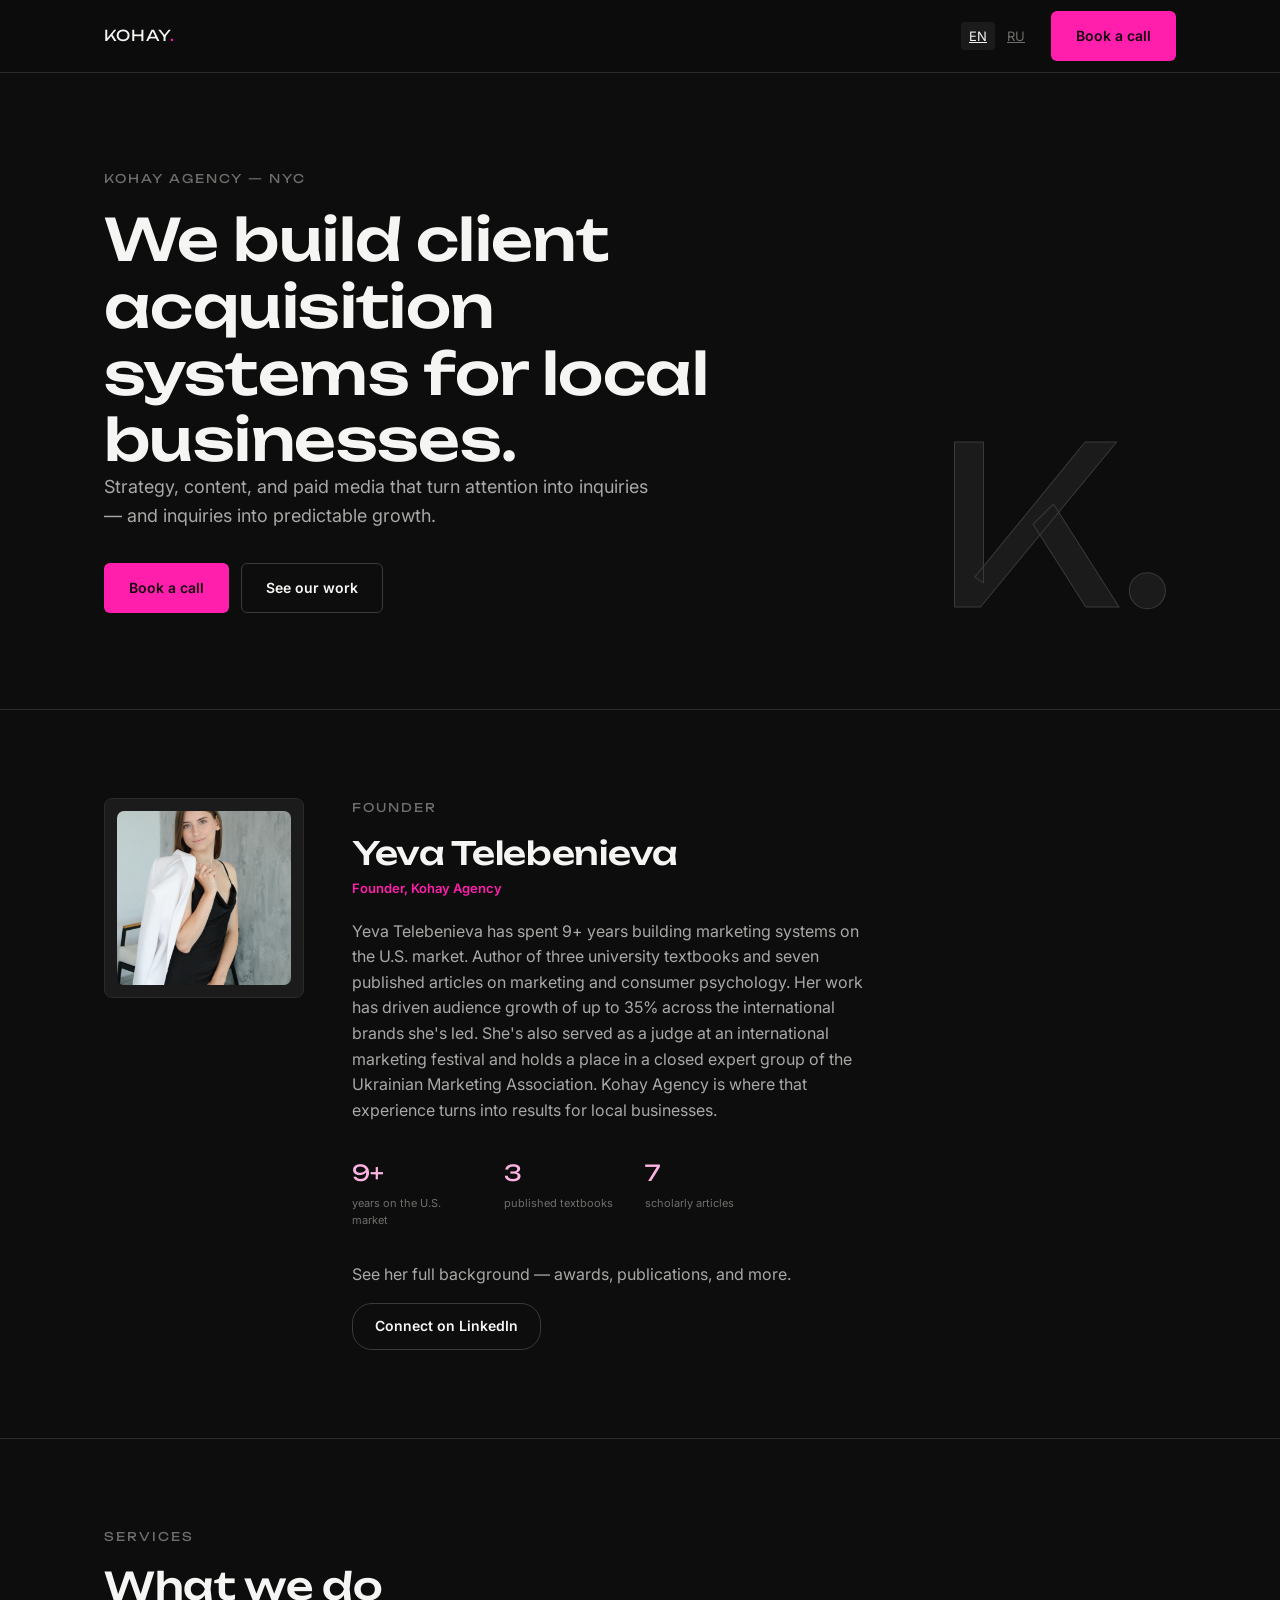
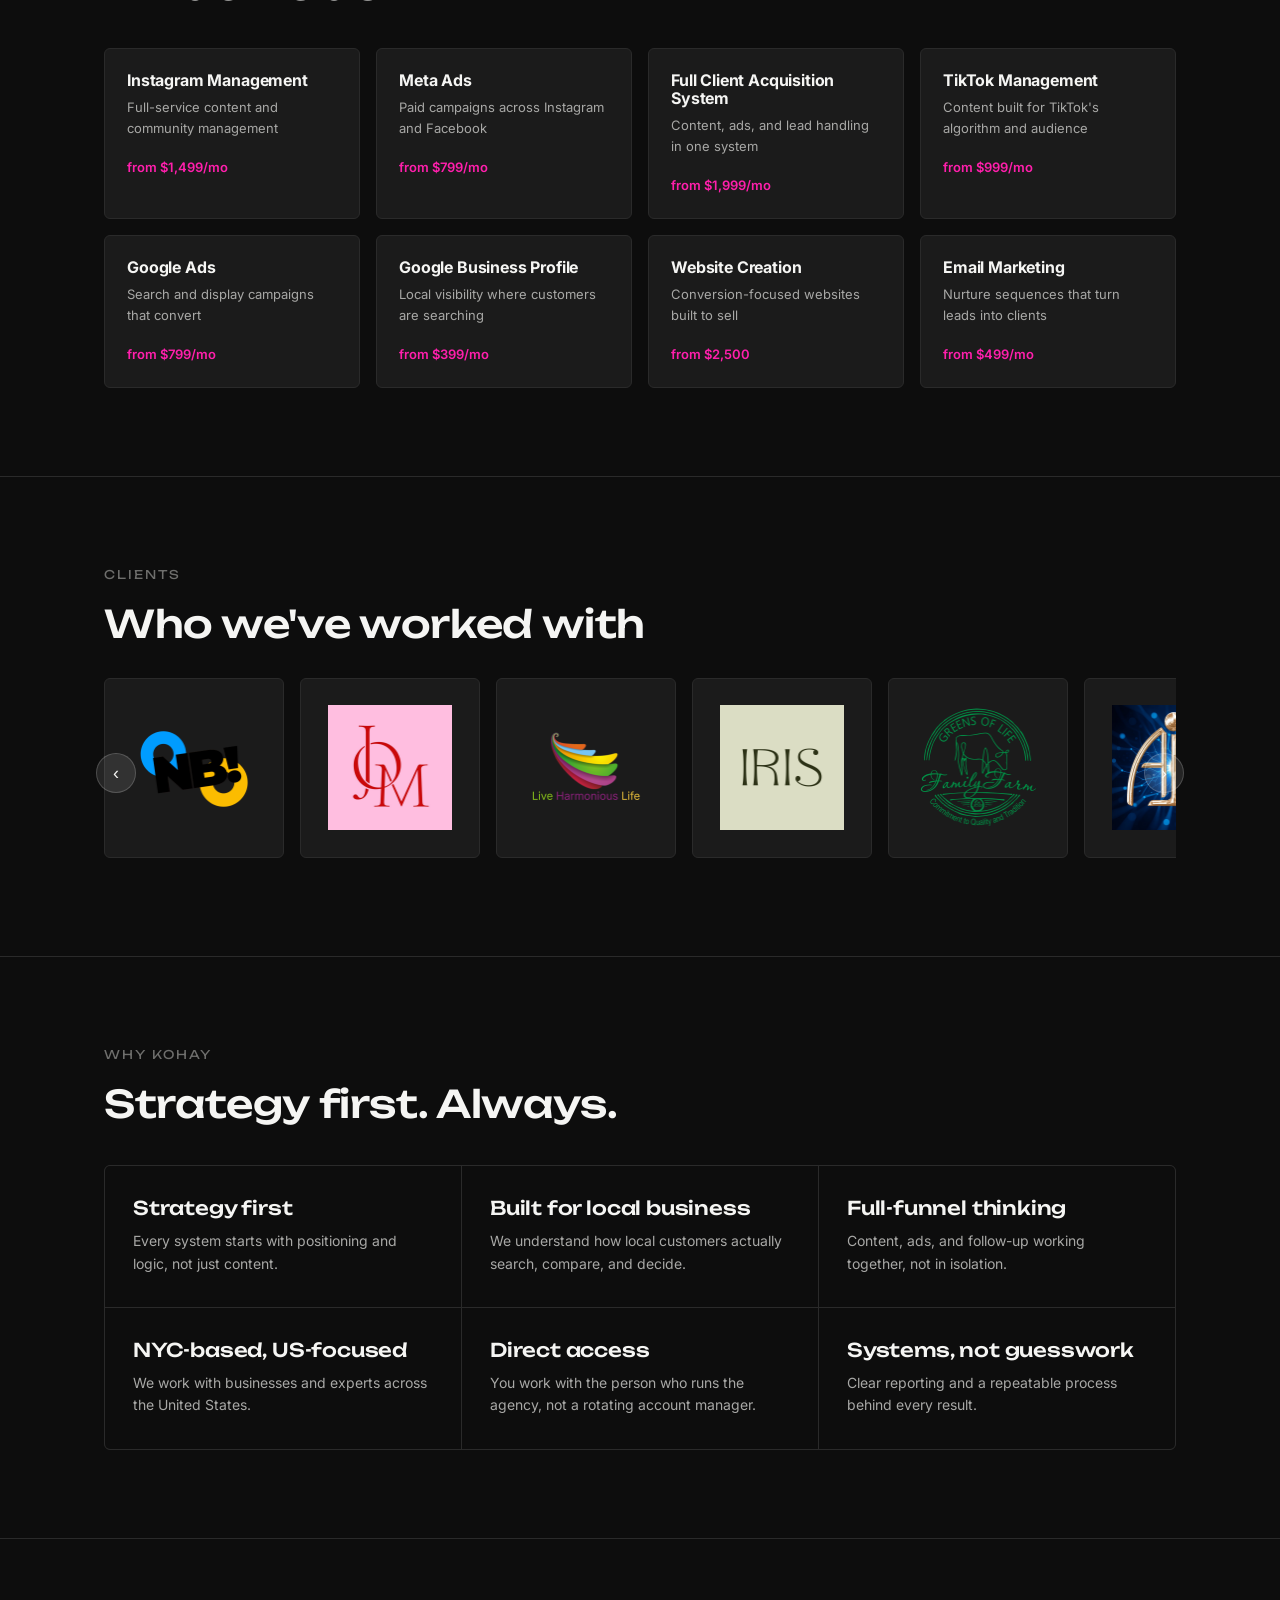
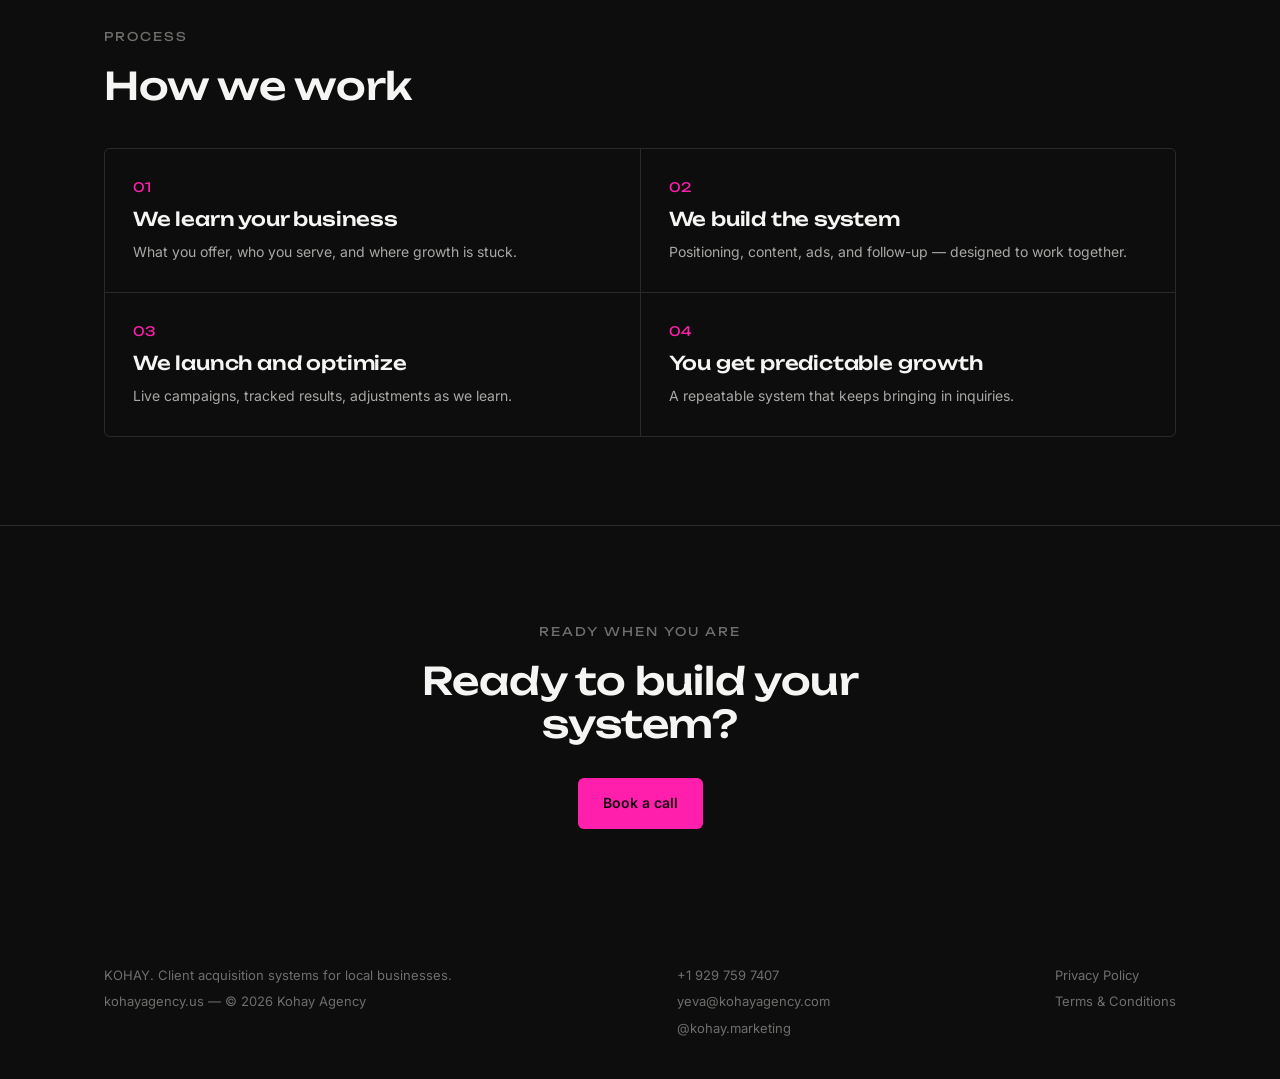
==== commit e3d37d82: "Make carousel nav arrows visible on dark background - .reel-arrow background changed from var(--bg) " ====
--- a/index.html
+++ b/index.html
@@ -8,7 +8,7 @@
 <link rel="preconnect" href="https://fonts.googleapis.com">
 <link rel="preconnect" href="https://fonts.gstatic.com" crossorigin>
 <link href="https://fonts.googleapis.com/css2?family=Unbounded:wght@500;600&family=Inter:wght@400;500;600&display=swap" rel="stylesheet">
-<link rel="stylesheet" href="/reels/styles.css?v=3">
+<link rel="stylesheet" href="/reels/styles.css?v=4">
 </head>
 <body>
 
--- a/reels/styles.css
+++ b/reels/styles.css
@@ -558,19 +558,23 @@
   width: 40px;
   height: 40px;
   border-radius: 50%;
-  border: 1px solid var(--border-strong);
-  background: var(--bg);
-  color: var(--text);
+  border: 1px solid rgba(255, 255, 255, 0.18);
+  background: rgba(255, 255, 255, 0.1);
+  color: #F5F5F3;
   font-size: 18px;
   line-height: 1;
   display: flex;
   align-items: center;
   justify-content: center;
   cursor: pointer;
-  transition: border-color 0.15s ease, color 0.15s ease;
-}
-
-.reel-arrow:hover { border-color: var(--accent); color: var(--accent-text); }
+  transition: background 0.15s ease, border-color 0.15s ease, color 0.15s ease;
+}
+
+.reel-arrow:hover {
+  background: rgba(255, 31, 172, 0.12);
+  border-color: var(--accent);
+  color: var(--accent-text);
+}
 .reel-arrow-prev { left: -8px; }
 .reel-arrow-next { right: -8px; }
 
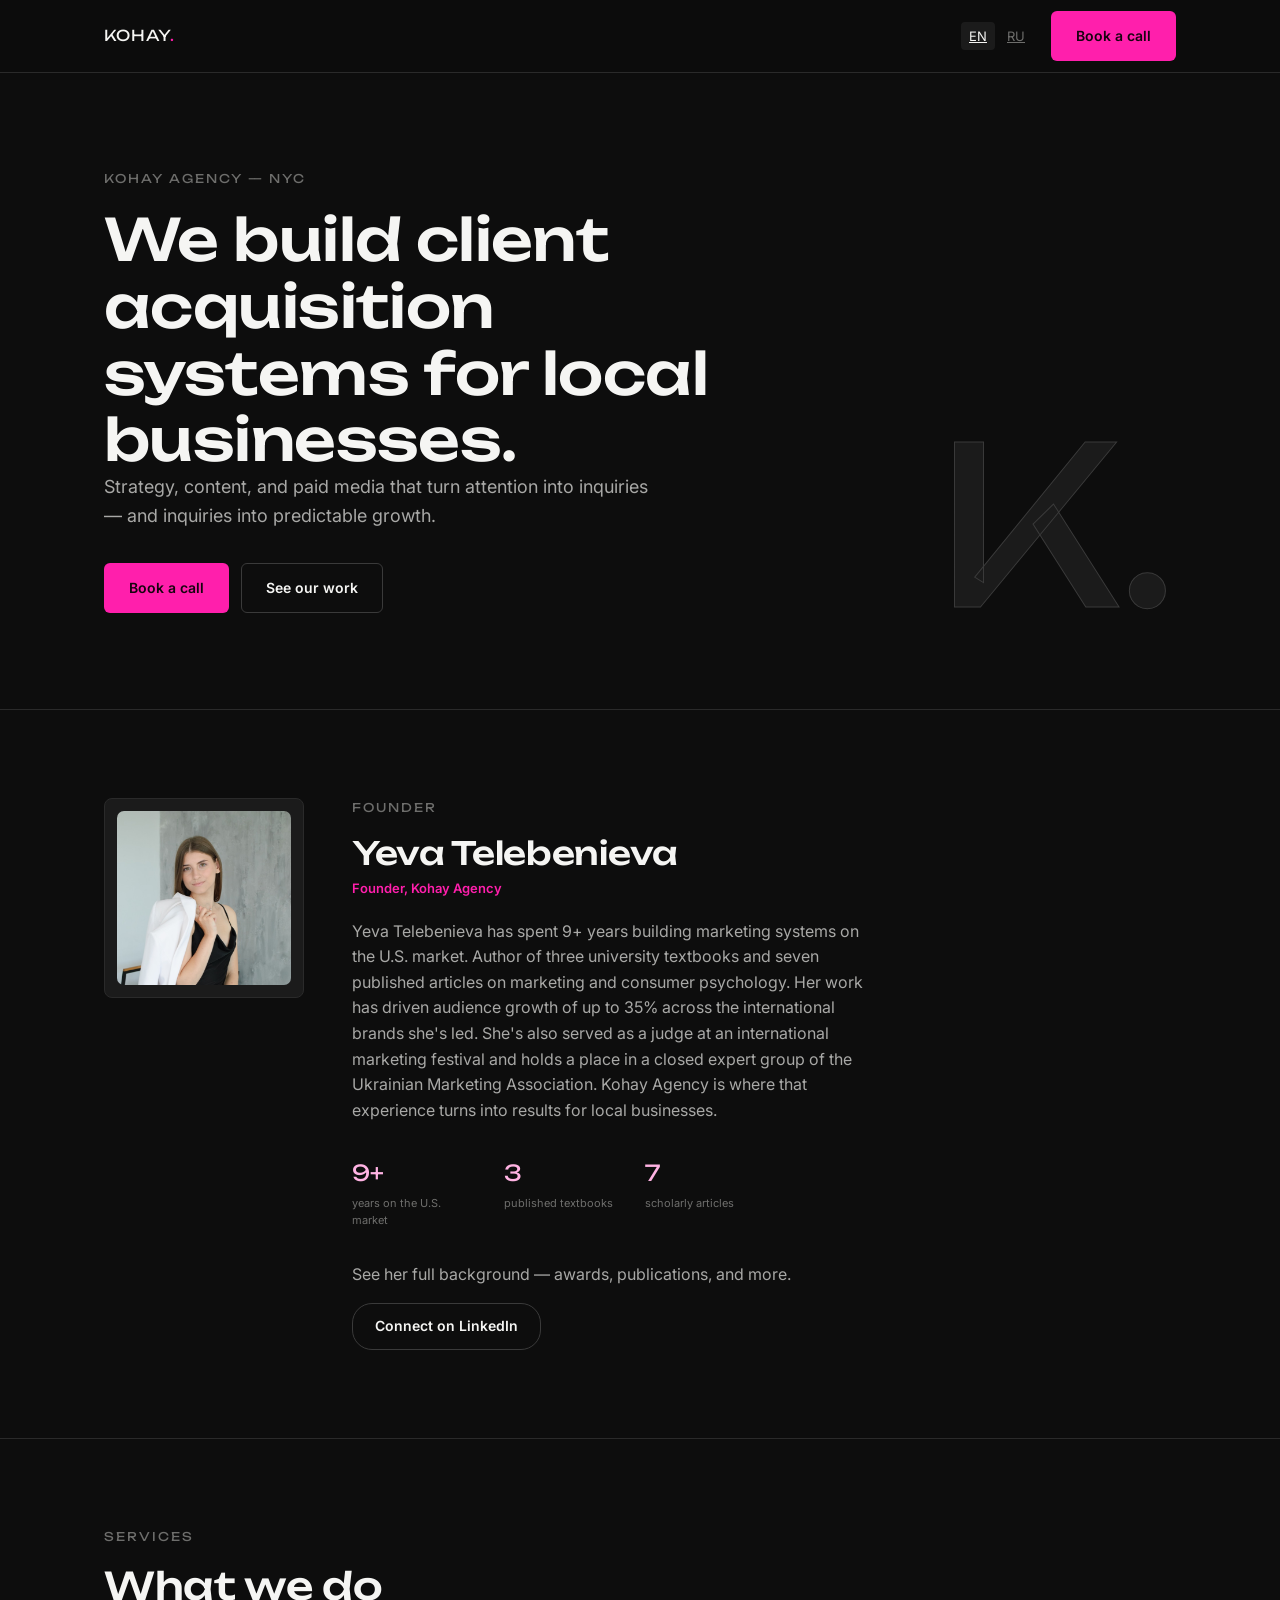
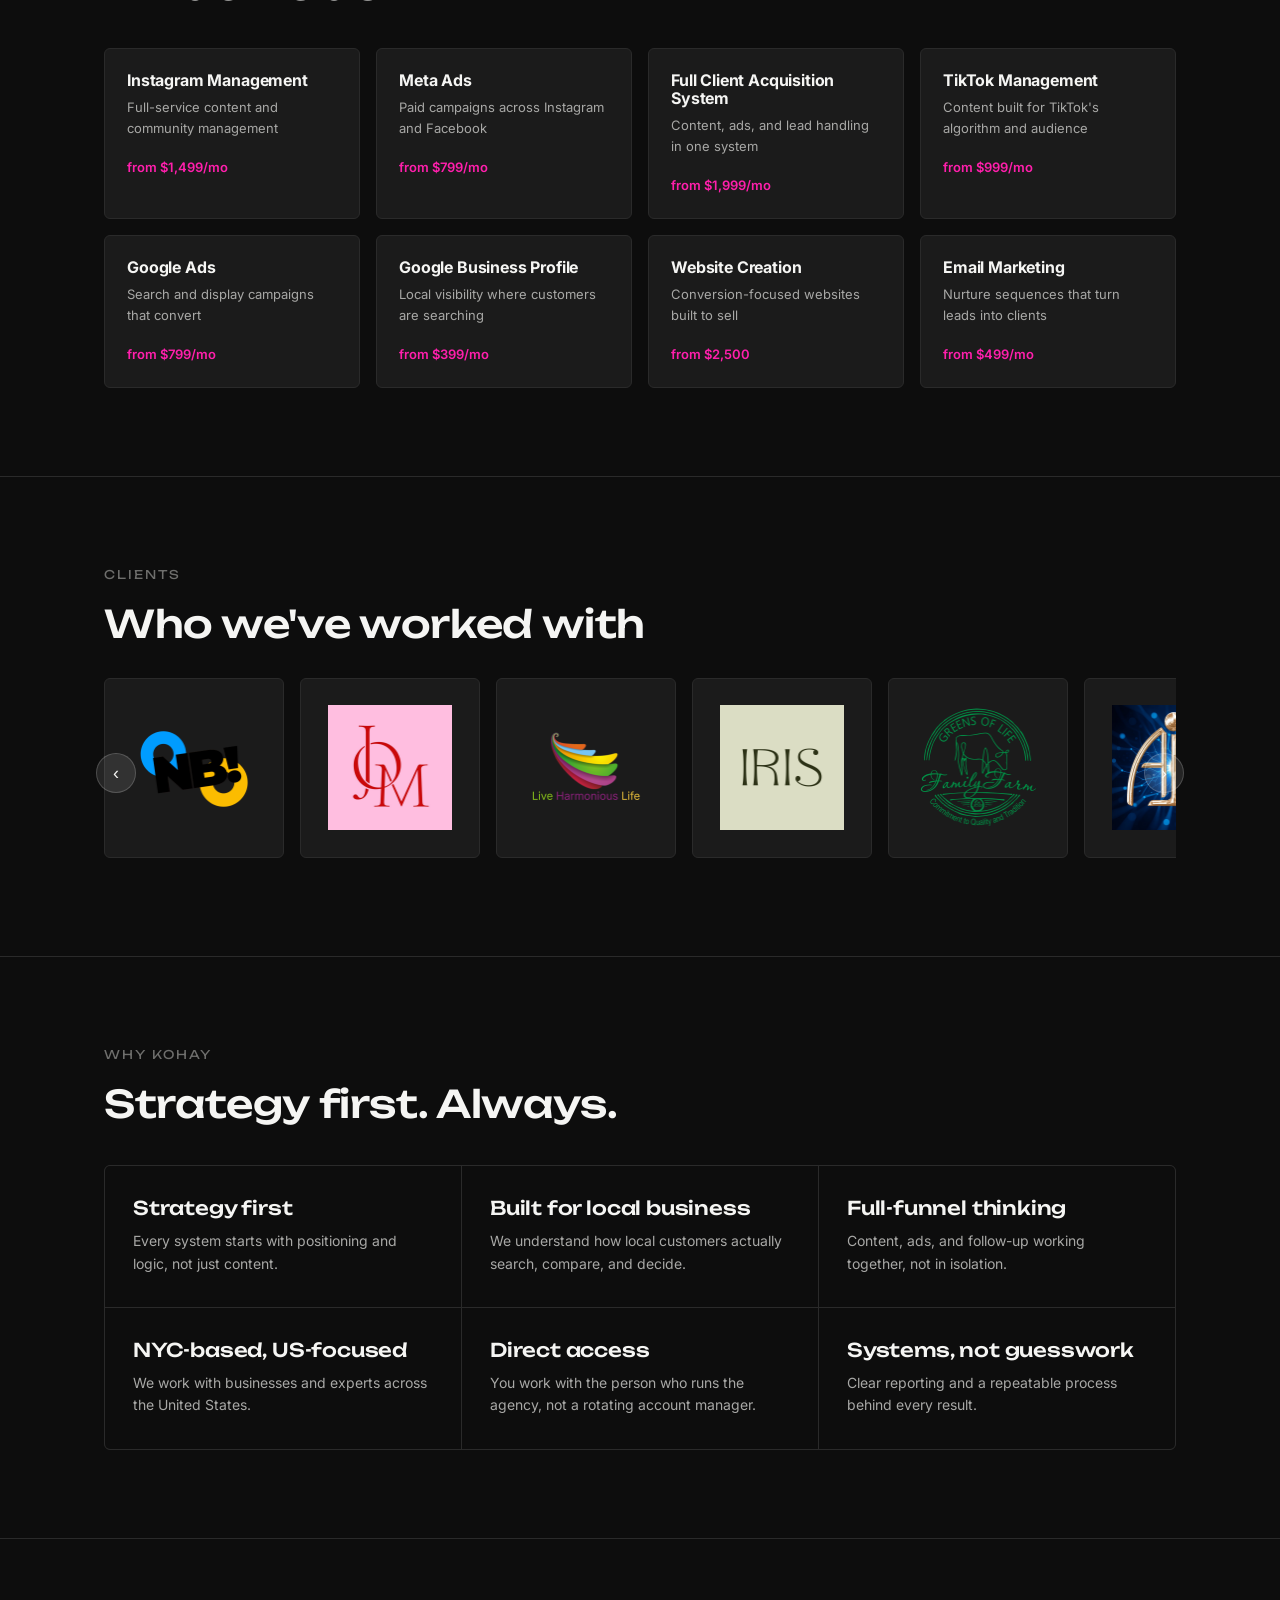
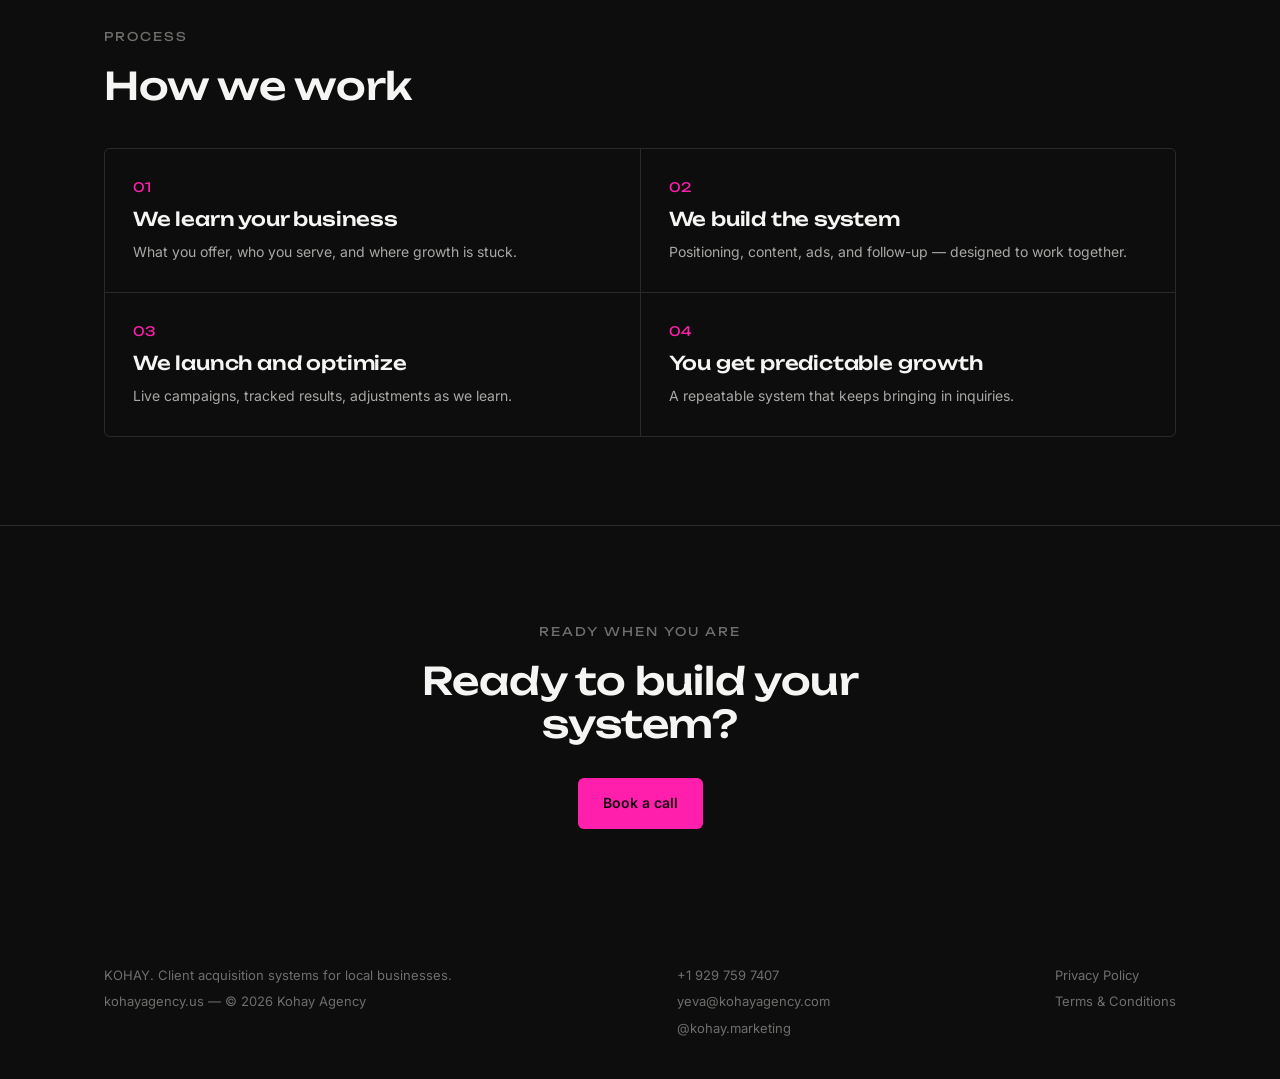
==== commit 60f3dcb2: "Fix founder photo crop to keep face in frame - Add object-position: top center to .founder-photo img" ====
--- a/index.html
+++ b/index.html
@@ -8,7 +8,7 @@
 <link rel="preconnect" href="https://fonts.googleapis.com">
 <link rel="preconnect" href="https://fonts.gstatic.com" crossorigin>
 <link href="https://fonts.googleapis.com/css2?family=Unbounded:wght@500;600&family=Inter:wght@400;500;600&display=swap" rel="stylesheet">
-<link rel="stylesheet" href="/reels/styles.css?v=4">
+<link rel="stylesheet" href="/reels/styles.css?v=5">
 </head>
 <body>
 
--- a/reels/styles.css
+++ b/reels/styles.css
@@ -269,6 +269,7 @@
   width: 100%;
   height: 100%;
   object-fit: cover;
+  object-position: top center;
   border-radius: 7px;
 }
 
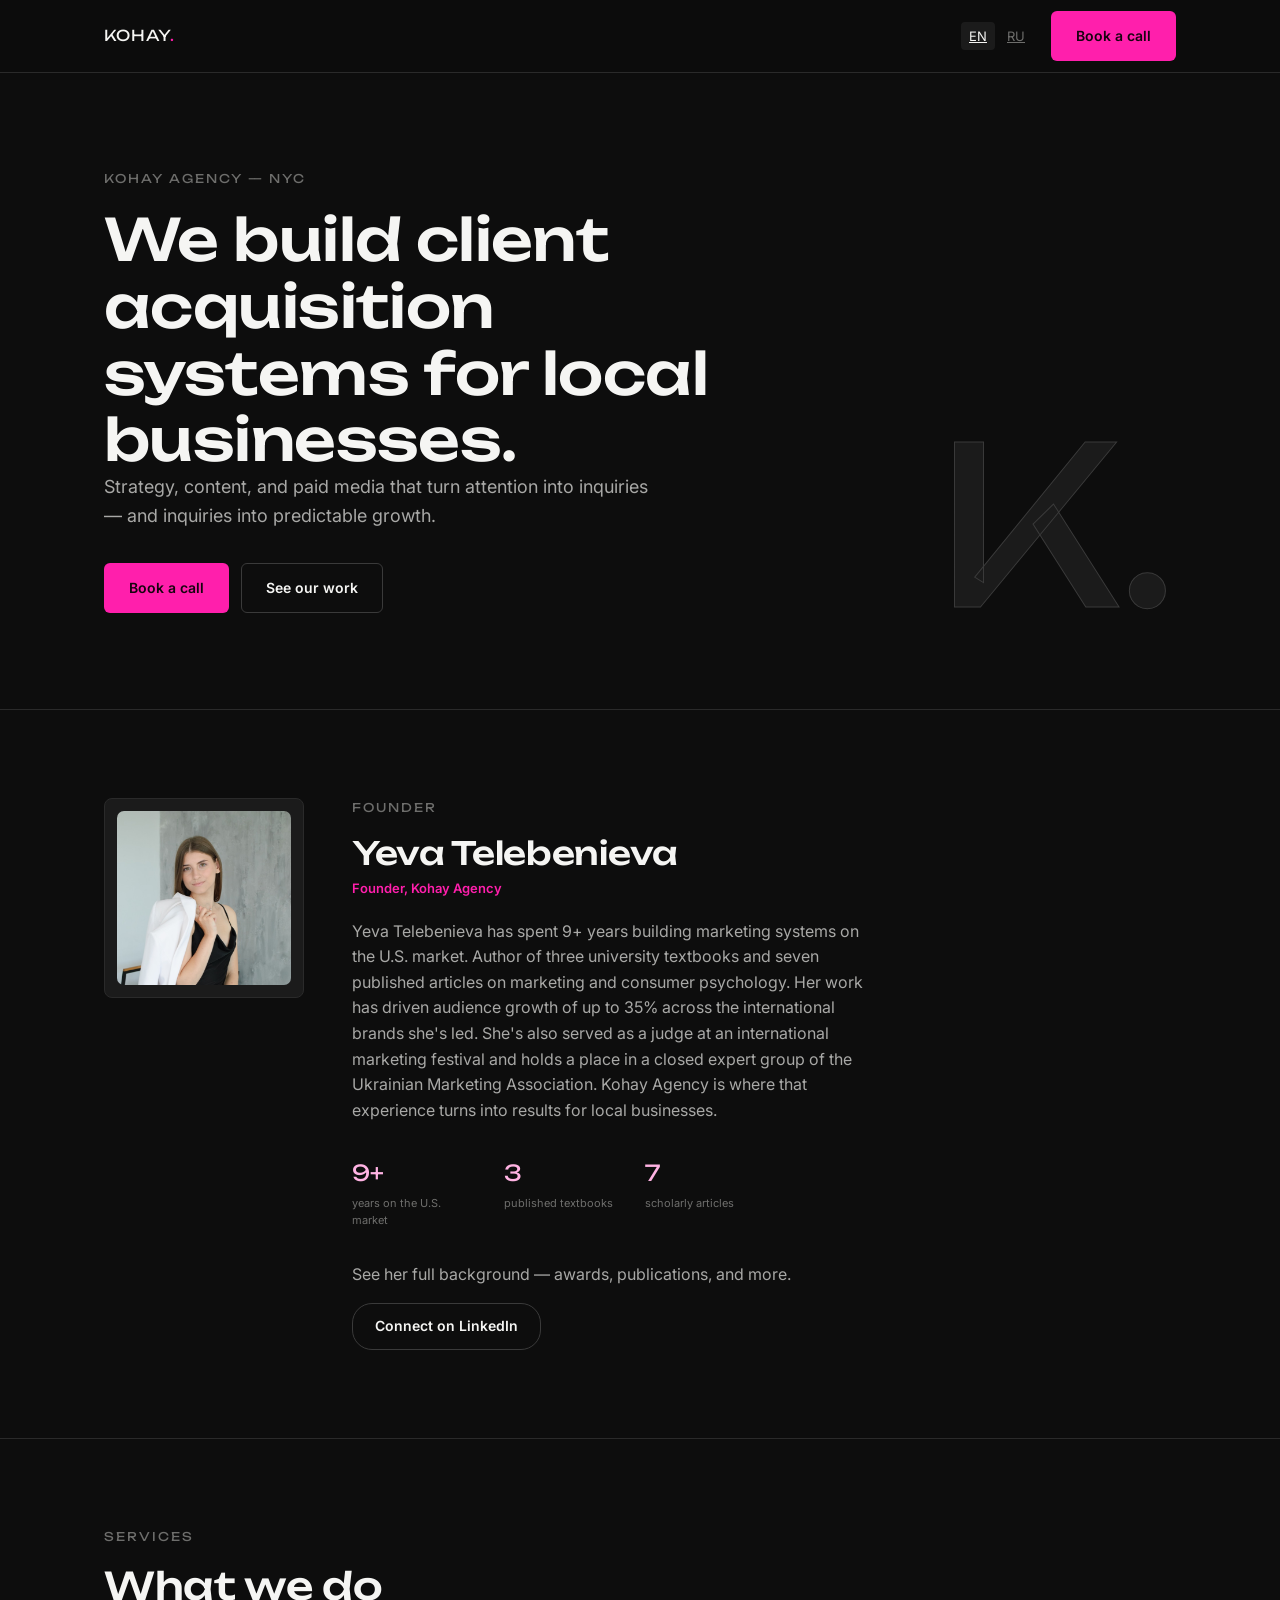
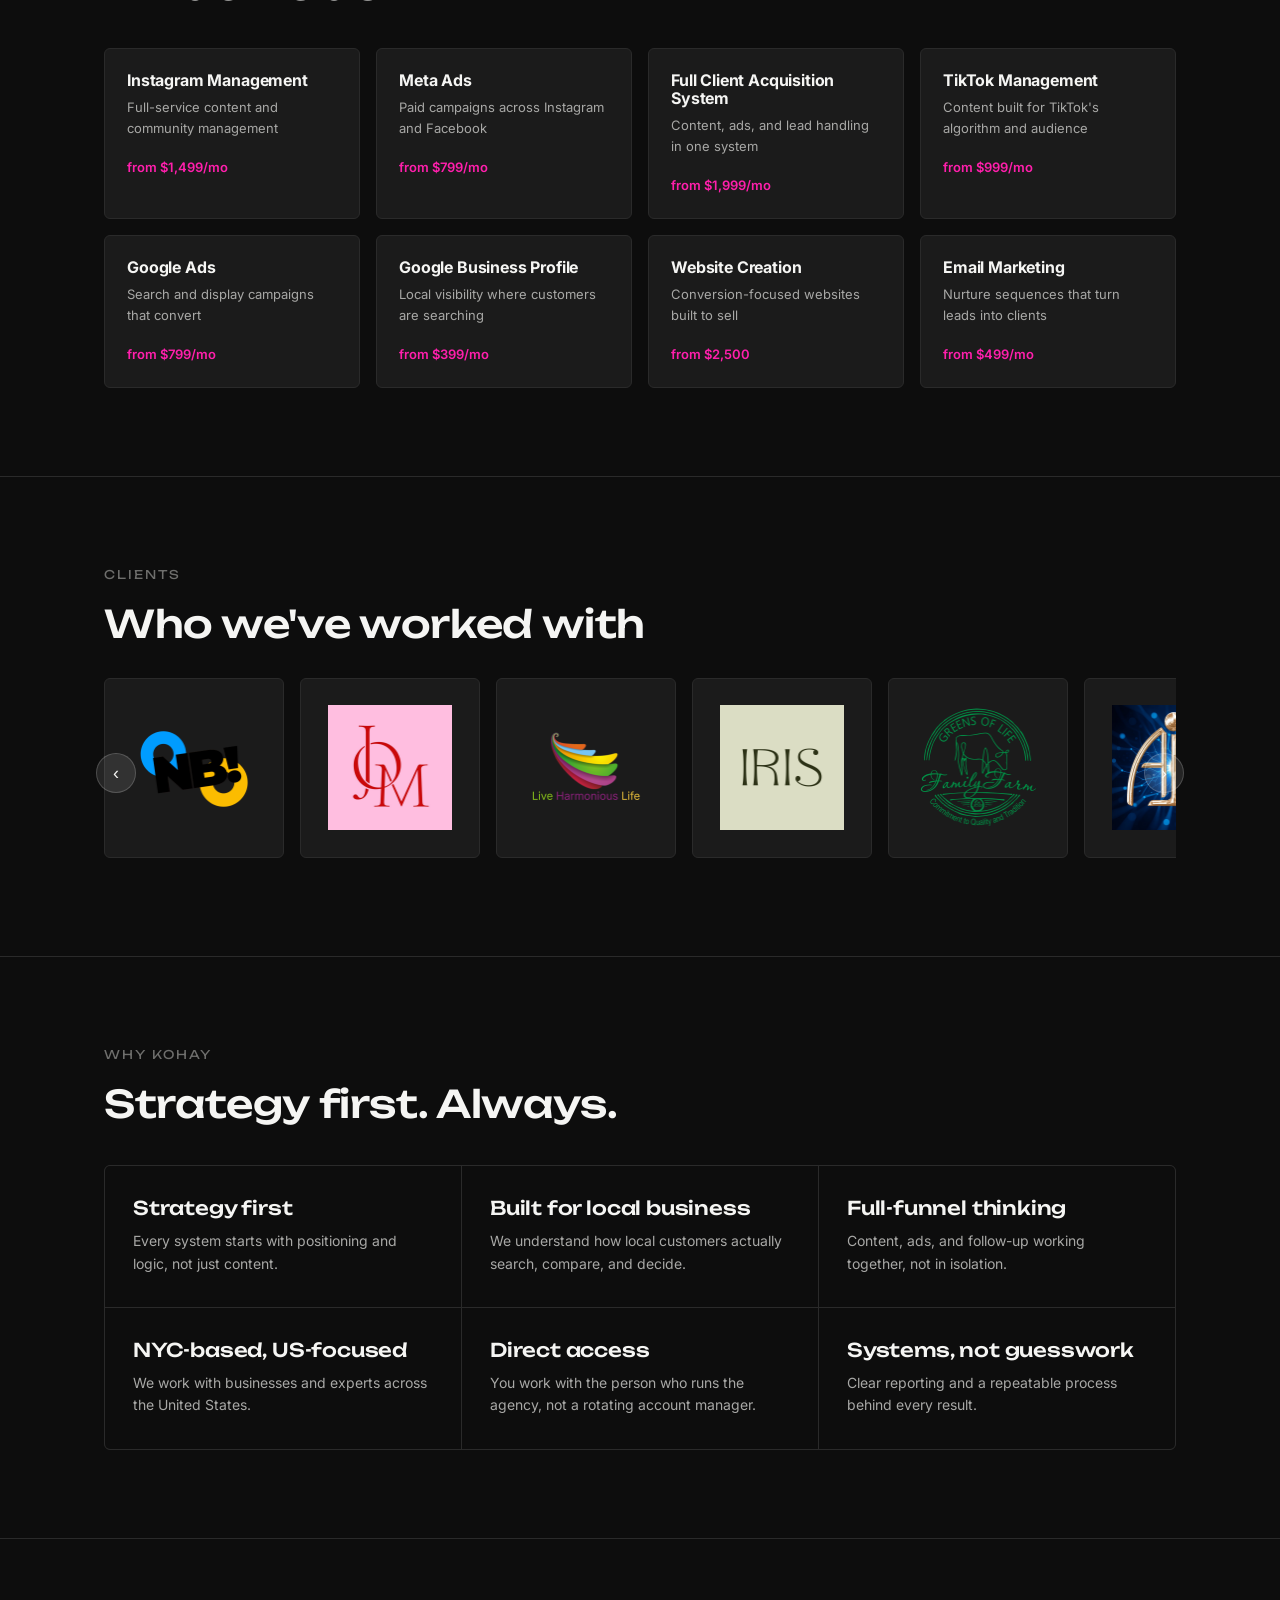
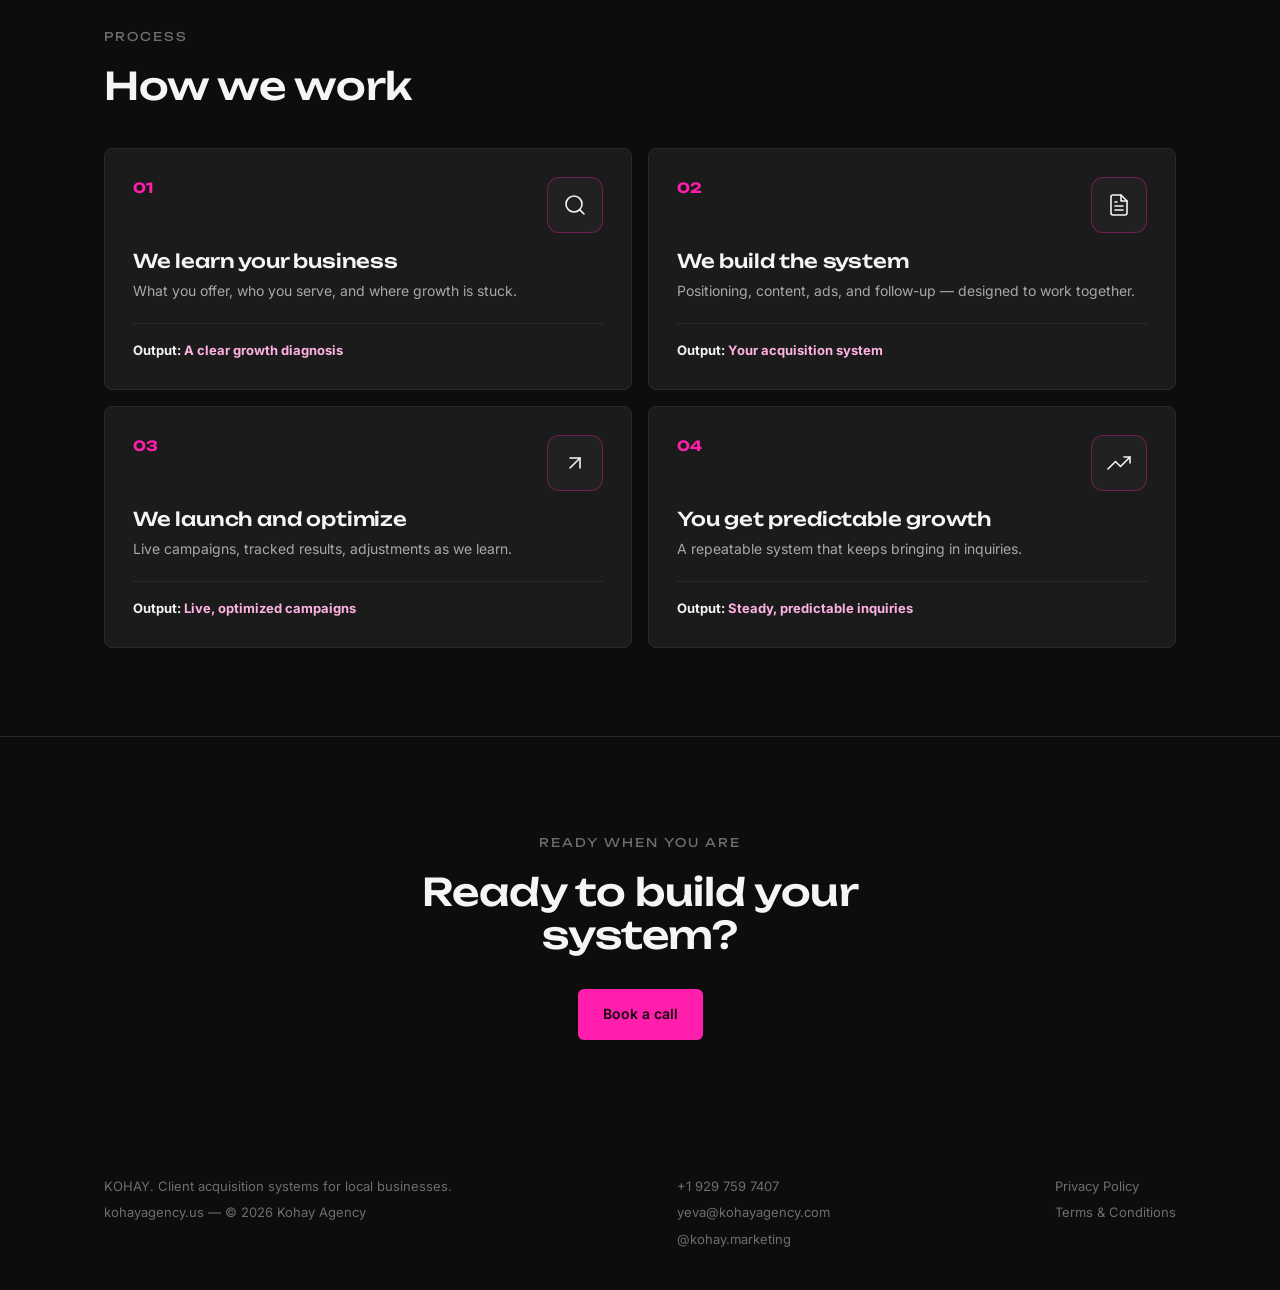
==== commit 016eabc4: "Redesign process-step cards with icons, output line, and grid layout - .step is now a standalone bor" ====
--- a/index.html
+++ b/index.html
@@ -8,7 +8,7 @@
 <link rel="preconnect" href="https://fonts.googleapis.com">
 <link rel="preconnect" href="https://fonts.gstatic.com" crossorigin>
 <link href="https://fonts.googleapis.com/css2?family=Unbounded:wght@500;600&family=Inter:wght@400;500;600&display=swap" rel="stylesheet">
-<link rel="stylesheet" href="/reels/styles.css?v=5">
+<link rel="stylesheet" href="/reels/styles.css?v=6">
 </head>
 <body>
 
@@ -178,26 +178,42 @@
   <div class="wrap">
     <div class="eyebrow">Process</div>
     <h2>How we work</h2>
-    <div class="steps">
-      <div class="step">
-        <div class="step-num">01</div>
+    <div class="steps steps-4">
+      <div class="step">
+        <div class="step-top">
+          <div class="step-num">01</div>
+          <div class="step-icon"><svg viewBox="0 0 24 24"><circle cx="11" cy="11" r="8"/><line x1="21" y1="21" x2="16.65" y2="16.65"/></svg></div>
+        </div>
         <h3>We learn your business</h3>
         <p>What you offer, who you serve, and where growth is stuck.</p>
-      </div>
-      <div class="step">
-        <div class="step-num">02</div>
+        <div class="step-output">Output: <span>A clear growth diagnosis</span></div>
+      </div>
+      <div class="step">
+        <div class="step-top">
+          <div class="step-num">02</div>
+          <div class="step-icon"><svg viewBox="0 0 24 24"><path d="M14 2H6a2 2 0 0 0-2 2v16a2 2 0 0 0 2 2h12a2 2 0 0 0 2-2V8z"/><polyline points="14 2 14 8 20 8"/><line x1="16" y1="13" x2="8" y2="13"/><line x1="16" y1="17" x2="8" y2="17"/><polyline points="10 9 9 9 8 9"/></svg></div>
+        </div>
         <h3>We build the system</h3>
         <p>Positioning, content, ads, and follow-up — designed to work together.</p>
-      </div>
-      <div class="step">
-        <div class="step-num">03</div>
+        <div class="step-output">Output: <span>Your acquisition system</span></div>
+      </div>
+      <div class="step">
+        <div class="step-top">
+          <div class="step-num">03</div>
+          <div class="step-icon"><svg viewBox="0 0 24 24"><line x1="7" y1="17" x2="17" y2="7"/><polyline points="7 7 17 7 17 17"/></svg></div>
+        </div>
         <h3>We launch and optimize</h3>
         <p>Live campaigns, tracked results, adjustments as we learn.</p>
-      </div>
-      <div class="step">
-        <div class="step-num">04</div>
+        <div class="step-output">Output: <span>Live, optimized campaigns</span></div>
+      </div>
+      <div class="step">
+        <div class="step-top">
+          <div class="step-num">04</div>
+          <div class="step-icon"><svg viewBox="0 0 24 24"><polyline points="23 6 13.5 15.5 8.5 10.5 1 18"/><polyline points="17 6 23 6 23 12"/></svg></div>
+        </div>
         <h3>You get predictable growth</h3>
         <p>A repeatable system that keeps bringing in inquiries.</p>
+        <div class="step-output">Output: <span>Steady, predictable inquiries</span></div>
       </div>
     </div>
   </div>
--- a/reels/styles.css
+++ b/reels/styles.css
@@ -199,28 +199,87 @@
 /* Process steps */
 .steps {
   display: grid;
-  grid-template-columns: repeat(2, 1fr);
-  gap: 1px;
-  background: var(--border);
-  border: 1px solid var(--border);
-  border-radius: var(--radius);
-  overflow: hidden;
+  grid-template-columns: repeat(3, 1fr);
+  gap: 16px;
   margin-top: 40px;
 }
 
+.steps.steps-4 { grid-template-columns: repeat(2, 1fr); }
+
 .step {
-  background: var(--bg);
+  background: #1B1B1B;
+  border: 1px solid #2A2A2A;
+  border-radius: 8px;
   padding: 28px;
+  display: flex;
+  flex-direction: column;
+}
+
+.step-top {
+  display: flex;
+  align-items: flex-start;
+  justify-content: space-between;
+  gap: 12px;
+  margin-bottom: 18px;
 }
 
 .step-num {
   font-family: var(--font-display);
-  font-size: 13px;
+  font-weight: 700;
+  font-size: 14px;
   color: var(--accent);
-  margin-bottom: 12px;
-}
-
-.step p { font-size: 14px; margin: 0; }
+}
+
+.step-icon {
+  width: 56px;
+  height: 56px;
+  flex: none;
+  border-radius: 12px;
+  background: var(--card-hover);
+  border: 1px solid rgba(255, 31, 172, 0.35);
+  display: flex;
+  align-items: center;
+  justify-content: center;
+  color: var(--text);
+}
+
+.step-icon svg {
+  width: 24px;
+  height: 24px;
+  stroke: currentColor;
+  fill: none;
+  stroke-width: 1.6;
+  stroke-linecap: round;
+  stroke-linejoin: round;
+}
+
+.step h3 { margin-bottom: 8px; }
+
+.step p {
+  font-size: 14px;
+  color: var(--text-secondary);
+  margin: 0 0 20px;
+}
+
+.step-output {
+  font-weight: 700;
+  font-size: 13px;
+  color: var(--text);
+  border-top: 1px solid var(--border);
+  padding-top: 16px;
+  margin-top: auto;
+}
+
+.step-output span { color: var(--accent-text); }
+
+@media (max-width: 1100px) {
+  .steps { grid-template-columns: repeat(2, 1fr); }
+}
+
+@media (max-width: 860px) {
+  .steps,
+  .steps.steps-4 { grid-template-columns: 1fr; }
+}
 
 /* One shoot banner */
 .banner {
@@ -840,7 +899,6 @@
 @media (max-width: 860px) {
   .hero-grid { grid-template-columns: 1fr; }
   .hero-mark { display: none; }
-  .steps { grid-template-columns: 1fr; }
   .why-grid { grid-template-columns: 1fr; }
   .video-grid { grid-template-columns: repeat(2, 1fr); }
   .plans { grid-template-columns: 1fr; }
